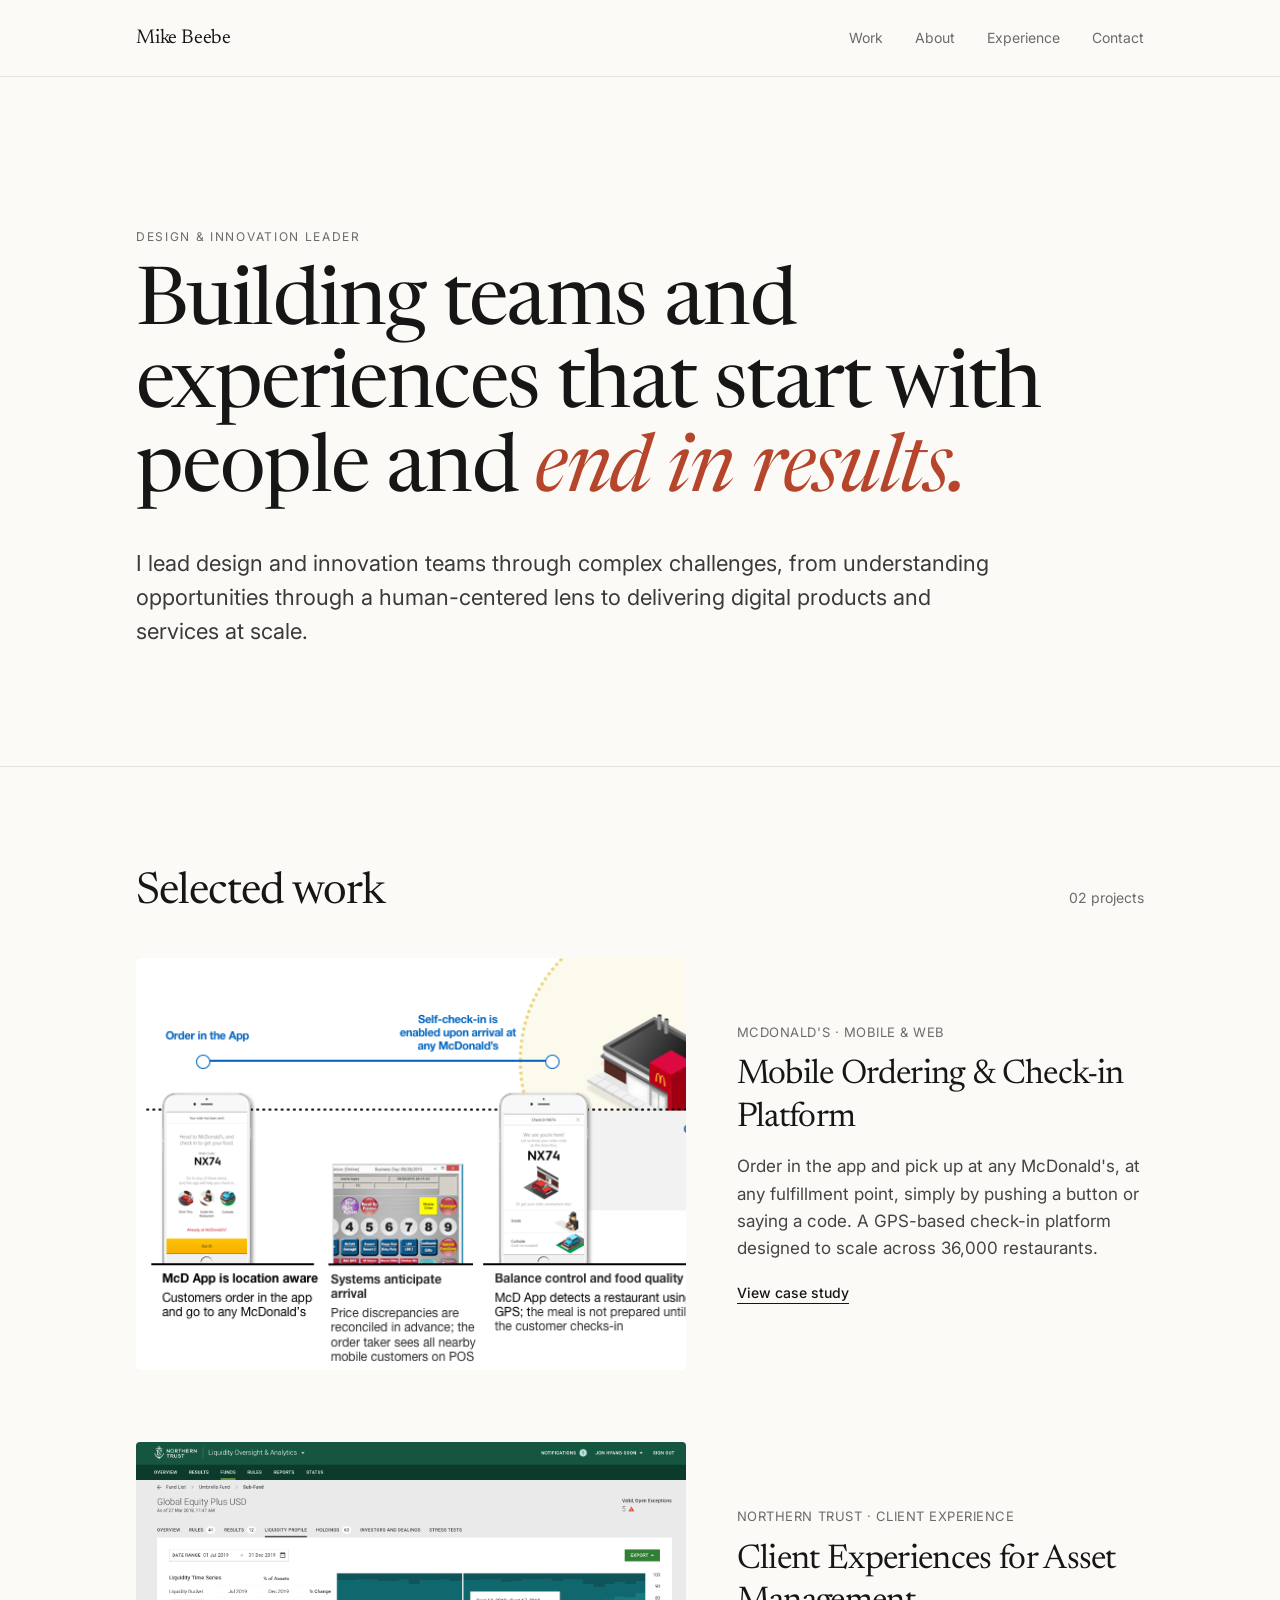
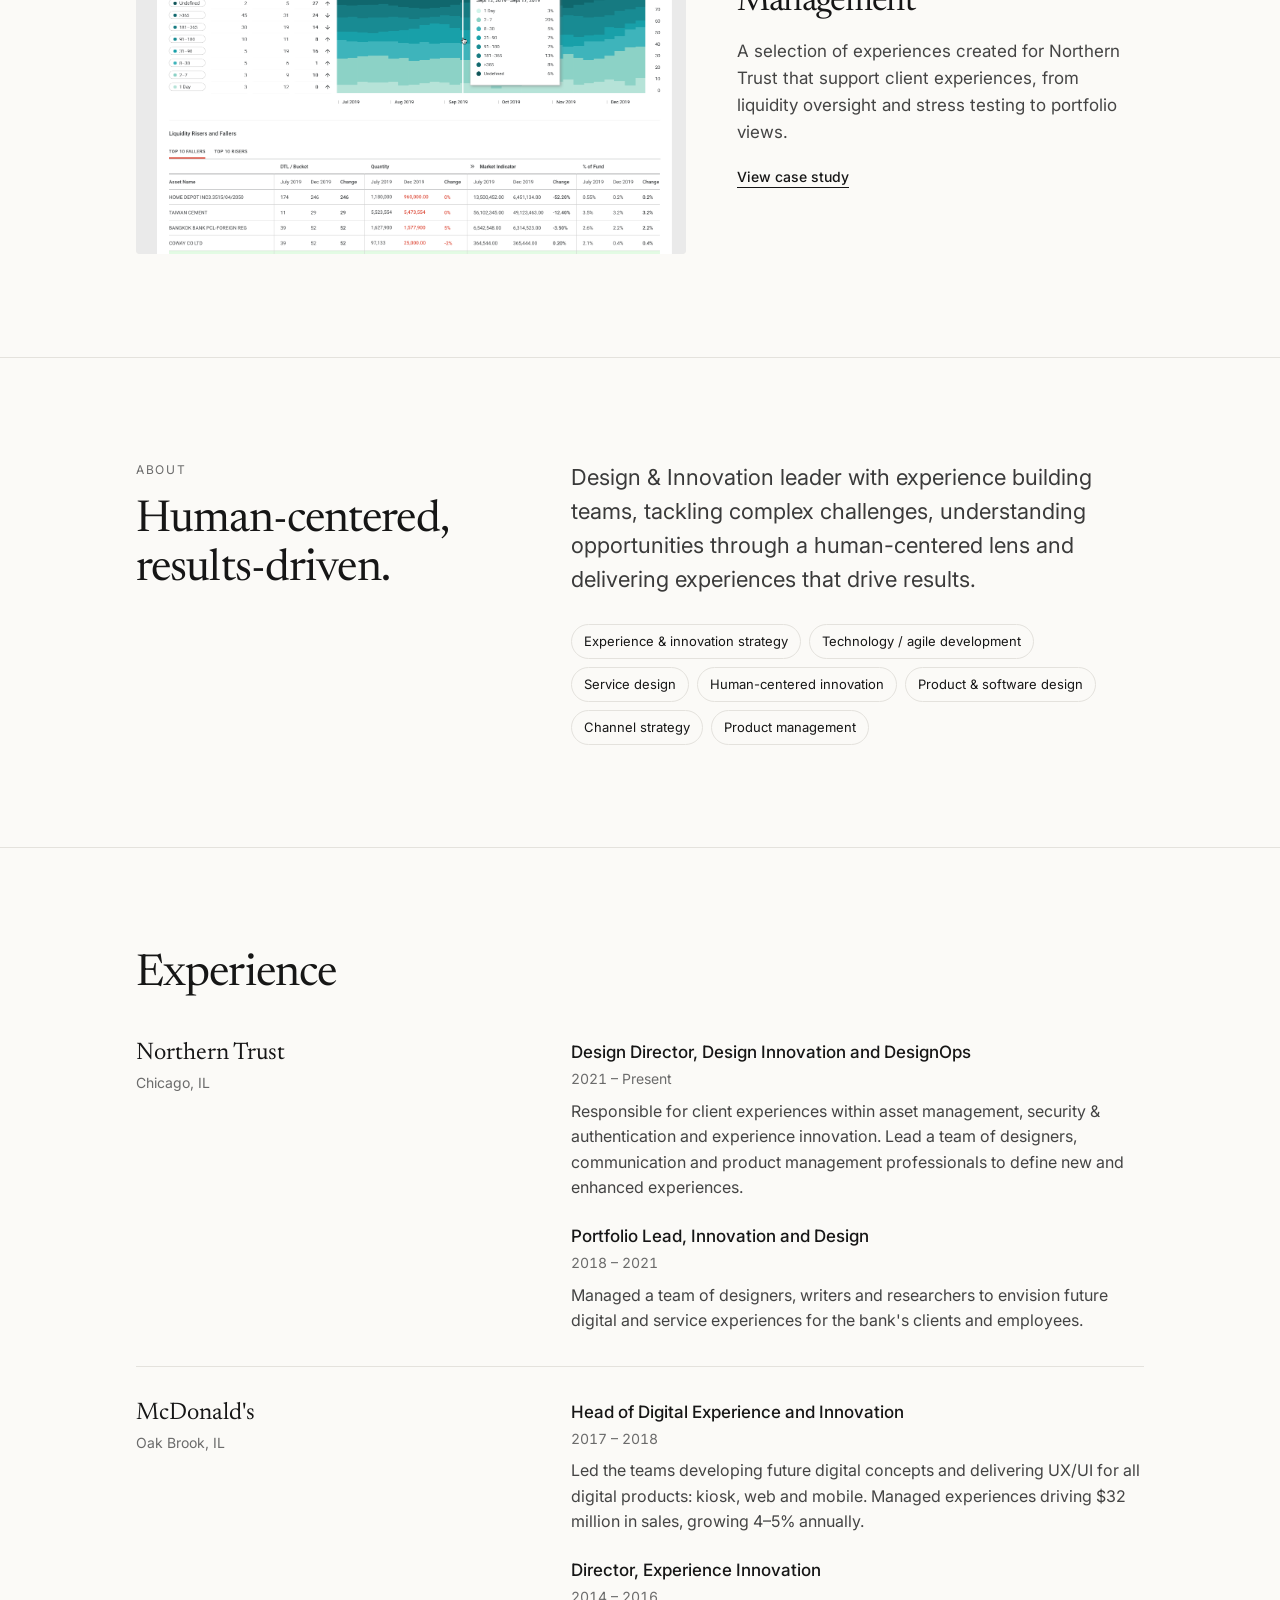
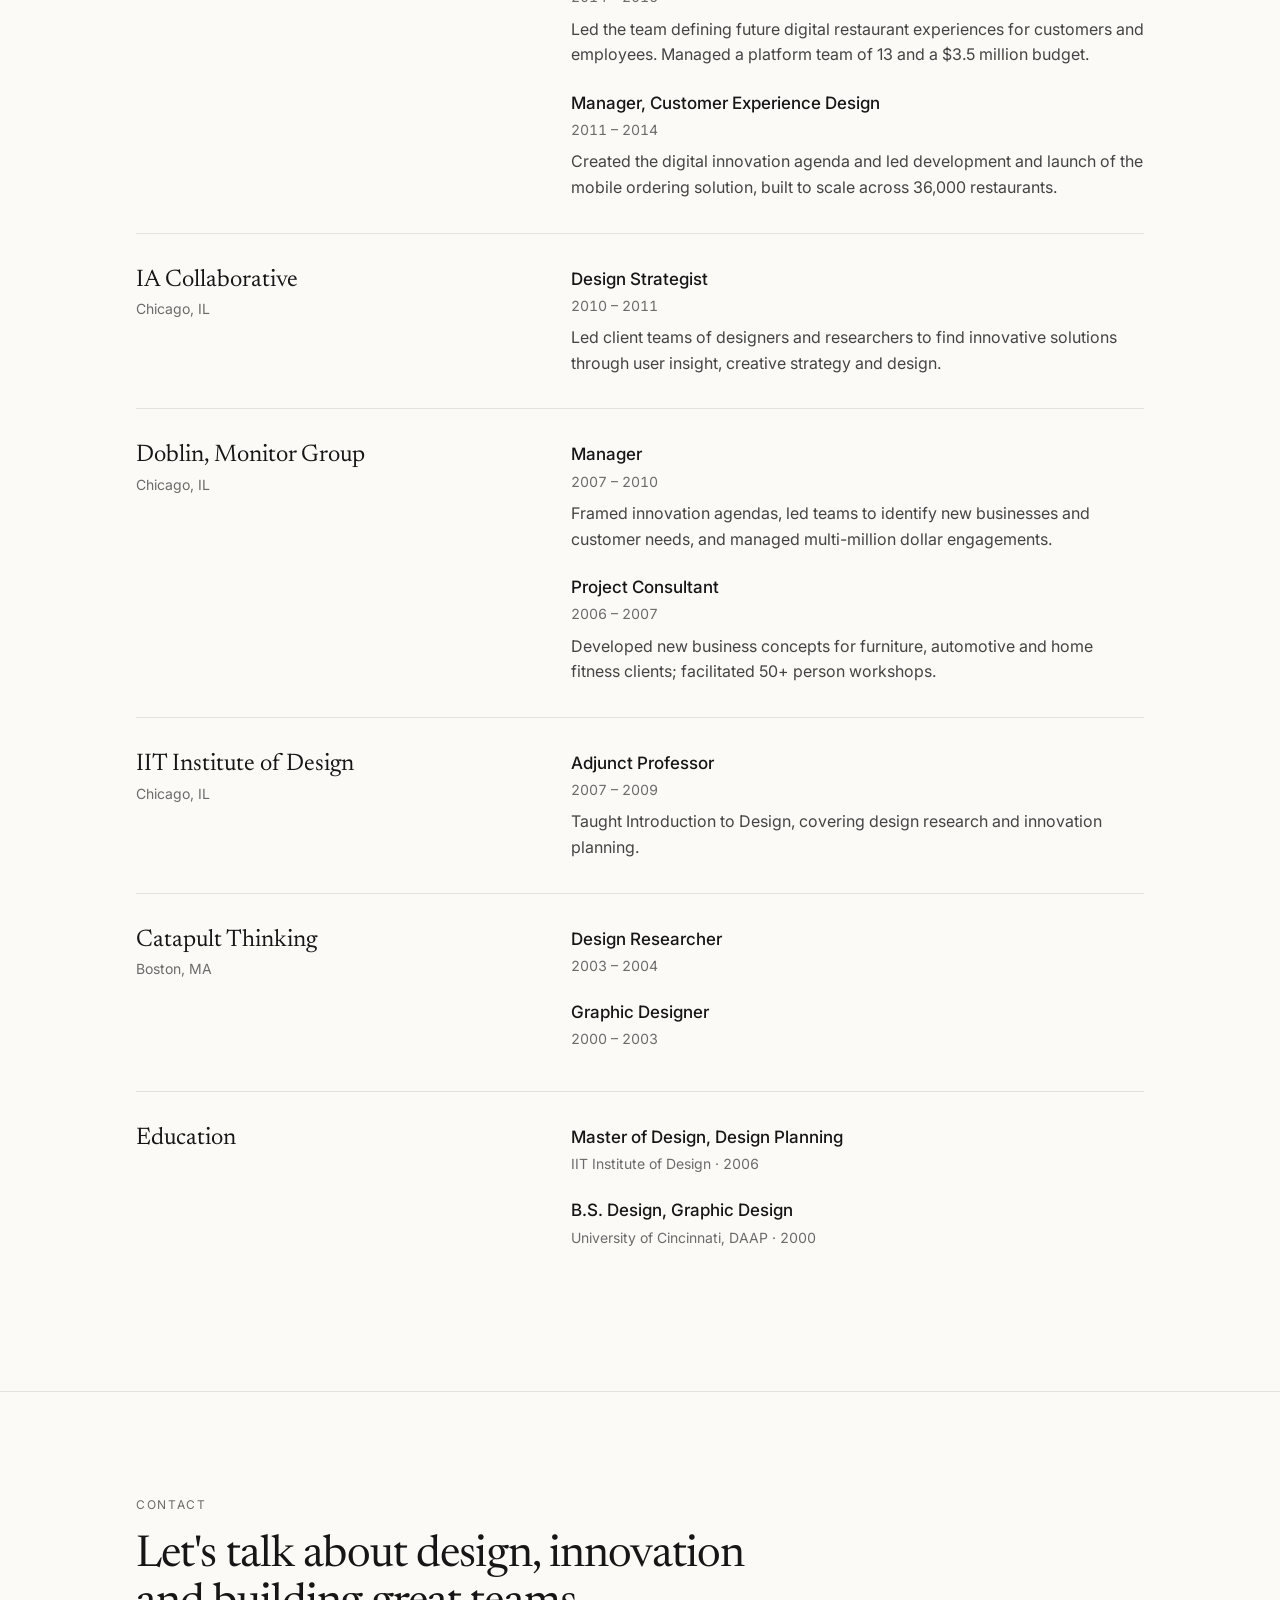
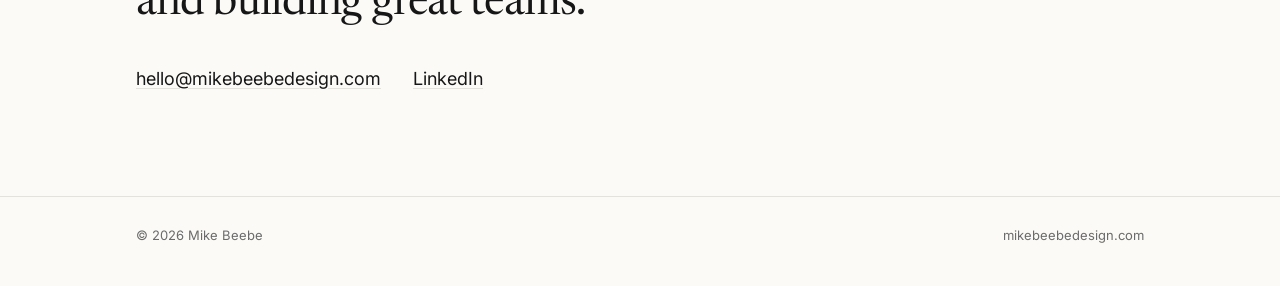
==== index.html @ 4942a3c6 "Add files via upload" ====
<!doctype html>
<html lang="en">
<head>
  <meta charset="utf-8">
  <meta name="viewport" content="width=device-width, initial-scale=1">
  <title>Mike Beebe — Design & Innovation</title>
  <meta name="description" content="Mike Beebe is a design and innovation leader who builds teams and delivers human-centered experiences that drive results.">
  <link rel="preconnect" href="https://fonts.googleapis.com">
  <link rel="preconnect" href="https://fonts.gstatic.com" crossorigin>
  <link href="https://fonts.googleapis.com/css2?family=Inter:wght@400;500&family=Newsreader:ital,opsz,wght@0,6..72,400;1,6..72,400&display=swap" rel="stylesheet">
  <link rel="stylesheet" href="styles.css">
</head>
<body>

  <header class="site-header">
    <div class="wrap">
      <a class="logo" href="index.html">Mike Beebe</a>
      <nav class="nav">
        <a href="#work">Work</a>
        <a href="#about">About</a>
        <a class="hide-sm" href="#experience">Experience</a>
        <a href="#contact">Contact</a>
      </nav>
    </div>
  </header>

  <main>
    <!-- ===== Hero ===== -->
    <section class="hero">
      <div class="wrap">
        <p class="eyebrow">Design &amp; Innovation Leader</p>
        <h1>Building teams and experiences that start with people and <em>end in results.</em></h1>
        <p class="lede">I lead design and innovation teams through complex challenges, from understanding opportunities through a human-centered lens to delivering digital products and services at scale.</p>
      </div>
    </section>

    <!-- ===== Selected work ===== -->
    <section class="section" id="work">
      <div class="wrap">
        <div class="section-head">
          <h2>Selected work</h2>
          <span class="count">02 projects</span>
        </div>

        <div class="work">
          <a class="project" href="mcdonalds-mobile-ordering.html">
            <div class="thumb"><img src="images/mcd-checkin-journey.png" alt="Journey diagram of McDonald's mobile ordering and GPS check-in"></div>
            <div>
              <p class="meta">MCDONALD'S · MOBILE &amp; WEB</p>
              <h3>Mobile Ordering &amp; Check-in Platform</h3>
              <p>Order in the app and pick up at any McDonald's, at any fulfillment point, simply by pushing a button or saying a code. A GPS-based check-in platform designed to scale across 36,000 restaurants.</p>
              <span class="more">View case study</span>
            </div>
          </a>

          <a class="project" href="northern-trust.html">
            <div class="thumb"><img src="images/nt-liquidity-profile.png" alt="Northern Trust Liquidity Oversight and Analytics dashboard"></div>
            <div>
              <p class="meta">NORTHERN TRUST · CLIENT EXPERIENCE</p>
              <h3>Client Experiences for Asset Management</h3>
              <p>A selection of experiences created for Northern Trust that support client experiences, from liquidity oversight and stress testing to portfolio views.</p>
              <span class="more">View case study</span>
            </div>
          </a>
        </div>
      </div>
    </section>

    <!-- ===== About ===== -->
    <section class="section" id="about">
      <div class="wrap about">
        <div>
          <p class="eyebrow">About</p>
          <h2>Human-centered, results-driven.</h2>
        </div>
        <div>
          <p class="lede">Design &amp; Innovation leader with experience building teams, tackling complex challenges, understanding opportunities through a human-centered lens and delivering experiences that drive results.</p>
          <ul class="tags">
            <li>Experience &amp; innovation strategy</li>
            <li>Technology / agile development</li>
            <li>Service design</li>
            <li>Human-centered innovation</li>
            <li>Product &amp; software design</li>
            <li>Channel strategy</li>
            <li>Product management</li>
          </ul>
        </div>
      </div>
    </section>

    <!-- ===== Experience ===== -->
    <section class="section" id="experience">
      <div class="wrap">
        <div class="section-head"><h2>Experience</h2></div>
        <ol class="timeline">
          <li>
            <div><div class="org">Northern Trust</div><div class="place">Chicago, IL</div></div>
            <div>
              <div class="role">
                <div class="role-title">Design Director, Design Innovation and DesignOps</div>
                <div class="dates">2021 – Present</div>
                <p>Responsible for client experiences within asset management, security &amp; authentication and experience innovation. Lead a team of designers, communication and product management professionals to define new and enhanced experiences.</p>
              </div>
              <div class="role">
                <div class="role-title">Portfolio Lead, Innovation and Design</div>
                <div class="dates">2018 – 2021</div>
                <p>Managed a team of designers, writers and researchers to envision future digital and service experiences for the bank's clients and employees.</p>
              </div>
            </div>
          </li>
          <li>
            <div><div class="org">McDonald's</div><div class="place">Oak Brook, IL</div></div>
            <div>
              <div class="role">
                <div class="role-title">Head of Digital Experience and Innovation</div>
                <div class="dates">2017 – 2018</div>
                <p>Led the teams developing future digital concepts and delivering UX/UI for all digital products: kiosk, web and mobile. Managed experiences driving $32 million in sales, growing 4–5% annually.</p>
              </div>
              <div class="role">
                <div class="role-title">Director, Experience Innovation</div>
                <div class="dates">2014 – 2016</div>
                <p>Led the team defining future digital restaurant experiences for customers and employees. Managed a platform team of 13 and a $3.5 million budget.</p>
              </div>
              <div class="role">
                <div class="role-title">Manager, Customer Experience Design</div>
                <div class="dates">2011 – 2014</div>
                <p>Created the digital innovation agenda and led development and launch of the mobile ordering solution, built to scale across 36,000 restaurants.</p>
              </div>
            </div>
          </li>
          <li>
            <div><div class="org">IA Collaborative</div><div class="place">Chicago, IL</div></div>
            <div>
              <div class="role">
                <div class="role-title">Design Strategist</div>
                <div class="dates">2010 – 2011</div>
                <p>Led client teams of designers and researchers to find innovative solutions through user insight, creative strategy and design.</p>
              </div>
            </div>
          </li>
          <li>
            <div><div class="org">Doblin, Monitor Group</div><div class="place">Chicago, IL</div></div>
            <div>
              <div class="role">
                <div class="role-title">Manager</div>
                <div class="dates">2007 – 2010</div>
                <p>Framed innovation agendas, led teams to identify new businesses and customer needs, and managed multi-million dollar engagements.</p>
              </div>
              <div class="role">
                <div class="role-title">Project Consultant</div>
                <div class="dates">2006 – 2007</div>
                <p>Developed new business concepts for furniture, automotive and home fitness clients; facilitated 50+ person workshops.</p>
              </div>
            </div>
          </li>
          <li>
            <div><div class="org">IIT Institute of Design</div><div class="place">Chicago, IL</div></div>
            <div>
              <div class="role">
                <div class="role-title">Adjunct Professor</div>
                <div class="dates">2007 – 2009</div>
                <p>Taught Introduction to Design, covering design research and innovation planning.</p>
              </div>
            </div>
          </li>
          <li>
            <div><div class="org">Catapult Thinking</div><div class="place">Boston, MA</div></div>
            <div>
              <div class="role">
                <div class="role-title">Design Researcher</div>
                <div class="dates">2003 – 2004</div>
              </div>
              <div class="role">
                <div class="role-title">Graphic Designer</div>
                <div class="dates">2000 – 2003</div>
              </div>
            </div>
          </li>
          <li>
            <div><div class="org">Education</div></div>
            <div>
              <div class="role">
                <div class="role-title">Master of Design, Design Planning</div>
                <div class="dates">IIT Institute of Design · 2006</div>
              </div>
              <div class="role">
                <div class="role-title">B.S. Design, Graphic Design</div>
                <div class="dates">University of Cincinnati, DAAP · 2000</div>
              </div>
            </div>
          </li>
        </ol>
      </div>
    </section>

    <!-- ===== Contact ===== -->
    <section class="section contact" id="contact">
      <div class="wrap">
        <p class="eyebrow">Contact</p>
        <h2>Let's talk about design, innovation and building great teams.</h2>
        <div class="contact-links">
          <!-- TODO: replace with your real email and LinkedIn URL -->
          <a href="mailto:hello@mikebeebedesign.com">hello@mikebeebedesign.com</a>
          <a href="https://www.linkedin.com/in/your-profile">LinkedIn</a>
        </div>
      </div>
    </section>
  </main>

  <footer class="site-footer">
    <div class="wrap">
      <span>© 2026 Mike Beebe</span>
      <span>mikebeebedesign.com</span>
    </div>
  </footer>

</body>
</html>
---- styles.css ----
/* ==========================================================
   Mike Beebe Design — styles
   Edit the variables below to change colors and fonts site-wide.
   ========================================================== */

:root {
  --ink: #161616;          /* main text */
  --muted: #6b6b6b;        /* secondary text */
  --line: #e4e2dd;         /* hairlines and borders */
  --paper: #fbfaf7;        /* page background */
  --panel: #f2f0ea;        /* image backgrounds */
  --accent: #b5452b;       /* links and small highlights */

  --serif: "Newsreader", Georgia, "Times New Roman", serif;
  --sans: "Inter", -apple-system, "Segoe UI", Helvetica, Arial, sans-serif;

  --max: 1120px;
  --gutter: clamp(20px, 5vw, 56px);
}

* { box-sizing: border-box; }

html { -webkit-text-size-adjust: 100%; scroll-behavior: smooth; }

body {
  margin: 0;
  background: var(--paper);
  color: var(--ink);
  font-family: var(--sans);
  font-size: 17px;
  line-height: 1.6;
  -webkit-font-smoothing: antialiased;
}

img { max-width: 100%; height: auto; display: block; }

a { color: inherit; text-decoration-color: var(--line); text-underline-offset: 3px; }
a:hover { color: var(--accent); text-decoration-color: currentColor; }

.wrap { max-width: var(--max); margin: 0 auto; padding: 0 var(--gutter); }

/* ---------- Header ---------- */
.site-header {
  border-bottom: 1px solid var(--line);
}
.site-header .wrap {
  display: flex; justify-content: space-between; align-items: center;
  gap: 16px; padding-top: 22px; padding-bottom: 22px;
}
.logo {
  font-family: var(--serif); font-size: 20px; text-decoration: none; letter-spacing: -0.01em;
}
.nav { display: flex; gap: clamp(14px, 3vw, 32px); font-size: 14px; }
.nav a { text-decoration: none; color: var(--muted); }
.nav a:hover { color: var(--ink); }

/* ---------- Type ---------- */
.eyebrow {
  font-size: 12px; letter-spacing: 0.14em; text-transform: uppercase;
  color: var(--muted); margin: 0 0 18px;
}
h1, h2, h3 { font-family: var(--serif); font-weight: 400; letter-spacing: -0.02em; margin: 0; }
h1 { font-size: clamp(40px, 6.4vw, 80px); line-height: 1.04; }
h2 { font-size: clamp(30px, 3.6vw, 44px); line-height: 1.1; }
h3 { font-size: 24px; line-height: 1.25; }
p { margin: 0 0 1em; }
.lede { font-size: clamp(19px, 1.8vw, 22px); line-height: 1.55; color: #3a3a3a; max-width: 40em; }

/* ---------- Hero ---------- */
.hero { padding: clamp(72px, 12vw, 150px) 0 clamp(56px, 8vw, 96px); }
.hero h1 { max-width: 15em; }
.hero h1 em { font-style: italic; color: var(--accent); }
.hero .lede { margin-top: 32px; }

/* ---------- Sections ---------- */
.section { padding: clamp(56px, 8vw, 104px) 0; border-top: 1px solid var(--line); }
.section-head {
  display: flex; justify-content: space-between; align-items: baseline;
  gap: 16px; margin-bottom: 40px; flex-wrap: wrap;
}
.section-head .count { font-size: 14px; color: var(--muted); }

/* ---------- Work grid ---------- */
.work { display: grid; gap: clamp(48px, 6vw, 72px); }
.project {
  display: grid; grid-template-columns: 1.35fr 1fr; gap: clamp(24px, 4vw, 56px);
  align-items: center; text-decoration: none;
}
.project:hover { color: inherit; }
.project .thumb {
  background: var(--panel); border-radius: 4px; overflow: hidden;
  aspect-ratio: 4 / 3; display: flex; align-items: center; justify-content: center;
}
.project .thumb img {
  width: 100%; height: 100%; object-fit: cover; object-position: top left;
  transition: transform .6s ease;
}
.project:hover .thumb img { transform: scale(1.025); }
.project .meta { font-size: 13px; color: var(--muted); letter-spacing: 0.04em; margin-bottom: 12px; }
.project h3 { font-size: clamp(26px, 2.8vw, 34px); margin-bottom: 14px; }
.project p { color: #444; }
.more { font-size: 14px; font-weight: 500; border-bottom: 1px solid currentColor; padding-bottom: 2px; }
.project:hover .more { color: var(--accent); }

/* ---------- About ---------- */
.about { display: grid; grid-template-columns: 1fr 1.6fr; gap: clamp(32px, 6vw, 88px); }
.tags { list-style: none; padding: 0; margin: 28px 0 0; display: flex; flex-wrap: wrap; gap: 8px; }
.tags li { font-size: 13px; border: 1px solid var(--line); padding: 6px 12px; border-radius: 999px; }

/* ---------- Experience ---------- */
.timeline { list-style: none; padding: 0; margin: 0; }
.timeline > li {
  display: grid; grid-template-columns: 1fr 1.6fr; gap: clamp(16px, 6vw, 88px);
  padding: 32px 0; border-top: 1px solid var(--line);
}
.timeline > li:first-child { border-top: 0; padding-top: 0; }
.org { font-family: var(--serif); font-size: 24px; line-height: 1.2; }
.place { font-size: 14px; color: var(--muted); margin-top: 4px; }
.role + .role { margin-top: 22px; }
.role-title { font-weight: 500; }
.dates { font-size: 14px; color: var(--muted); margin: 2px 0 8px; font-variant-numeric: tabular-nums; }
.role p { color: #444; font-size: 16px; margin: 0; }

/* ---------- Contact ---------- */
.contact h2 { max-width: 14em; }
.contact-links { display: flex; flex-wrap: wrap; gap: 14px 32px; margin-top: 36px; font-size: 18px; }

/* ---------- Footer ---------- */
.site-footer { border-top: 1px solid var(--line); padding: 28px 0 40px; font-size: 13px; color: var(--muted); }
.site-footer .wrap { display: flex; justify-content: space-between; gap: 16px; flex-wrap: wrap; }

/* ---------- Case study pages ---------- */
.case-hero { padding: clamp(56px, 9vw, 112px) 0 clamp(40px, 6vw, 64px); }
.back { font-size: 14px; color: var(--muted); text-decoration: none; display: inline-block; margin-bottom: 40px; }
.facts {
  display: grid; grid-template-columns: repeat(3, 1fr); gap: 24px;
  margin-top: 48px; padding-top: 24px; border-top: 1px solid var(--line);
}
.facts dt { font-size: 12px; letter-spacing: 0.12em; text-transform: uppercase; color: var(--muted); }
.facts dd { margin: 6px 0 0; }
.figure { margin: 0 0 clamp(48px, 7vw, 88px); }
.figure .frame { background: var(--panel); border-radius: 4px; padding: clamp(16px, 4vw, 48px); }
.figure .frame img { margin: 0 auto; box-shadow: 0 1px 2px rgba(0,0,0,.06), 0 12px 32px rgba(0,0,0,.08); }
.figure figcaption { font-size: 14px; color: var(--muted); margin-top: 14px; max-width: 46em; }
.text-block { display: grid; grid-template-columns: 1fr 1.6fr; gap: clamp(24px, 6vw, 88px); margin-bottom: clamp(48px, 7vw, 88px); }
.next { display: block; text-decoration: none; padding: 56px 0; border-top: 1px solid var(--line); }
.next h2 { margin-top: 8px; }
.next:hover h2 { color: var(--accent); }

/* ---------- Mobile ---------- */
@media (max-width: 760px) {
  body { font-size: 16px; }
  .nav a.hide-sm { display: none; }
  .project, .about, .timeline > li, .text-block { grid-template-columns: 1fr; }
  .facts { grid-template-columns: 1fr; gap: 16px; }
}
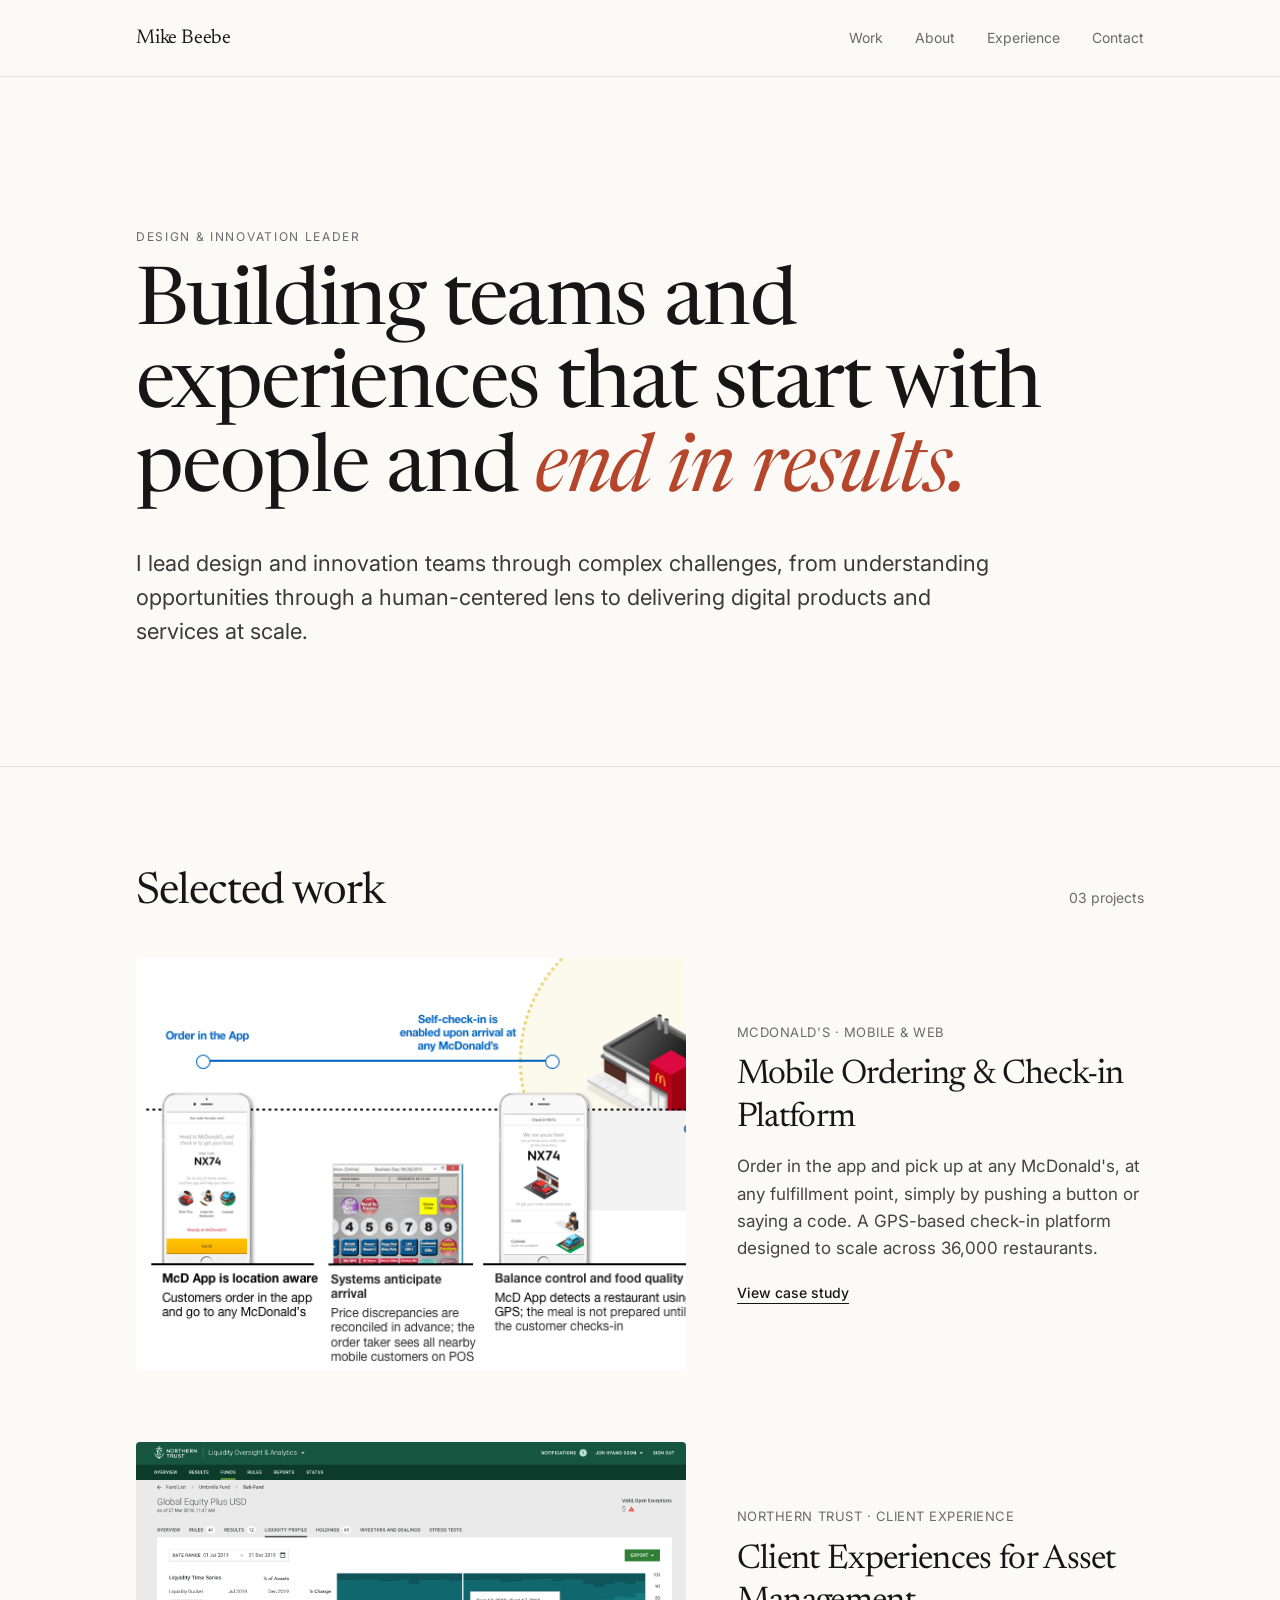
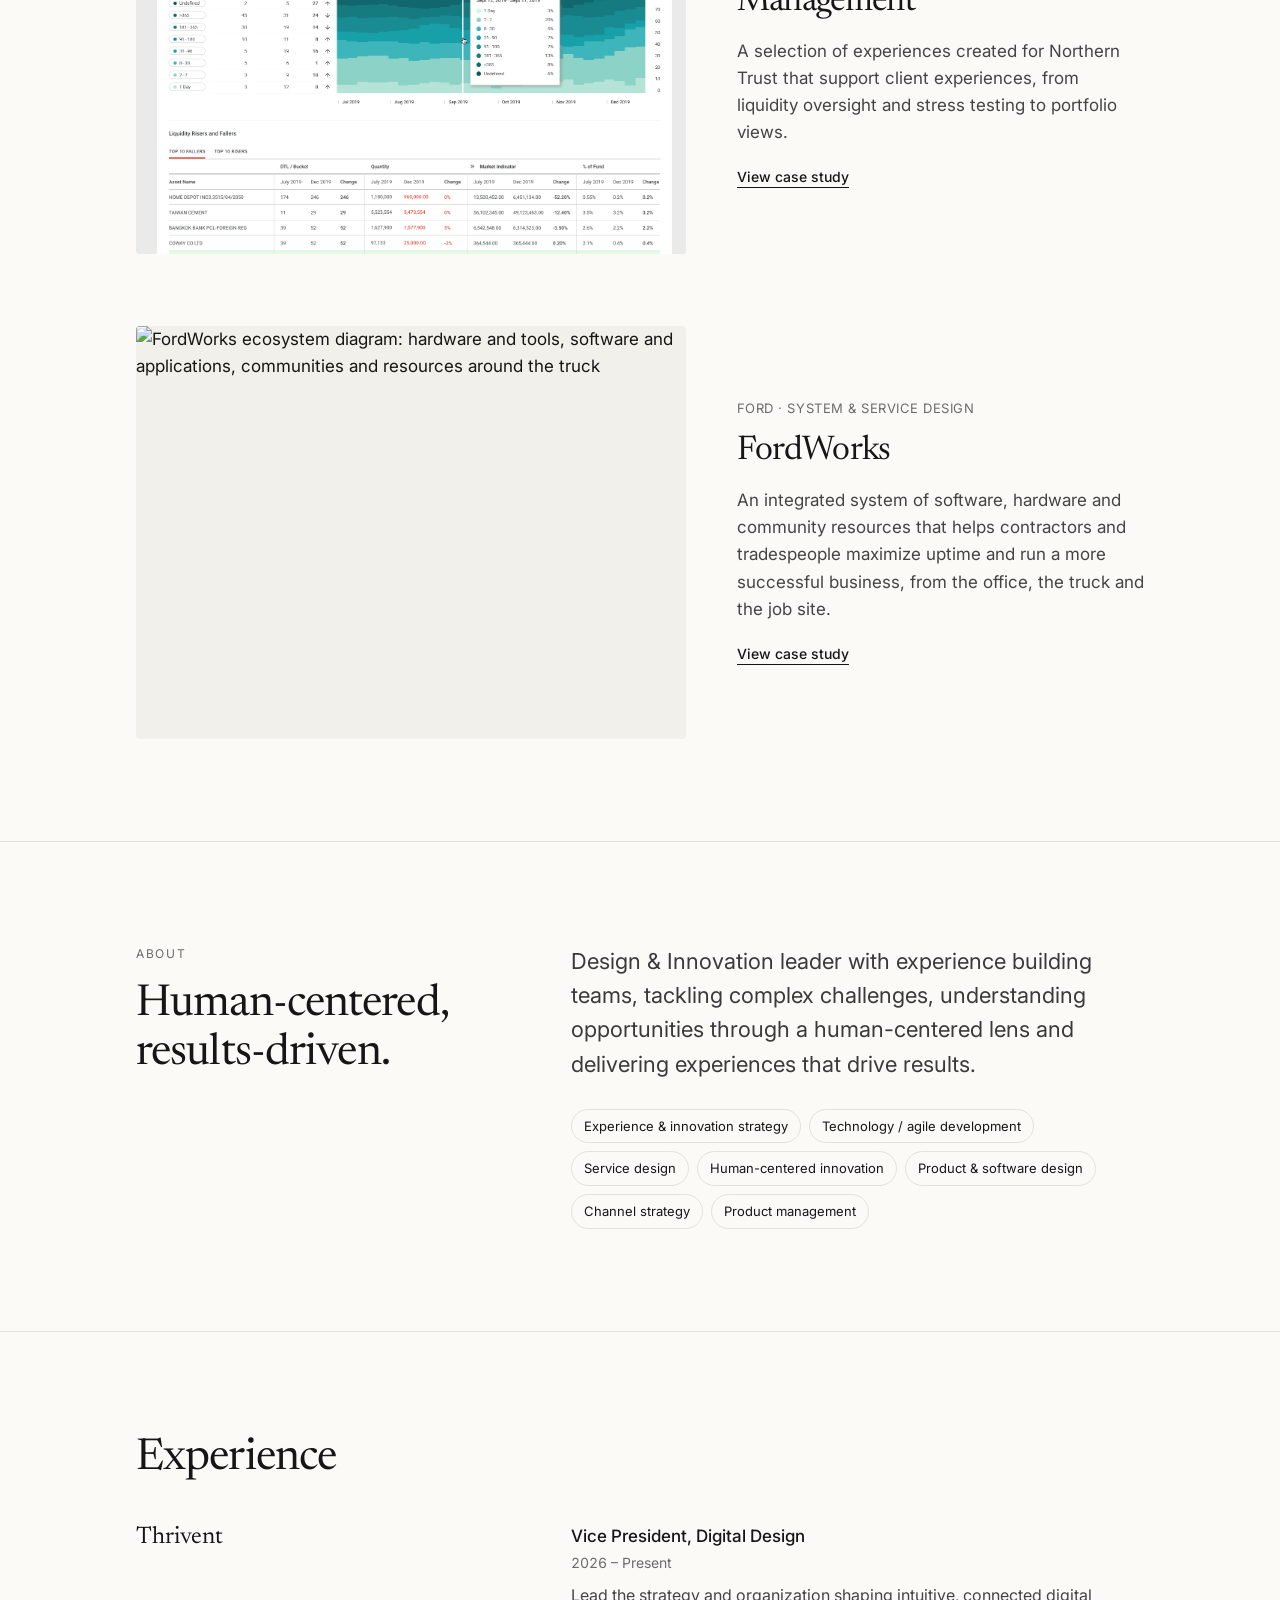
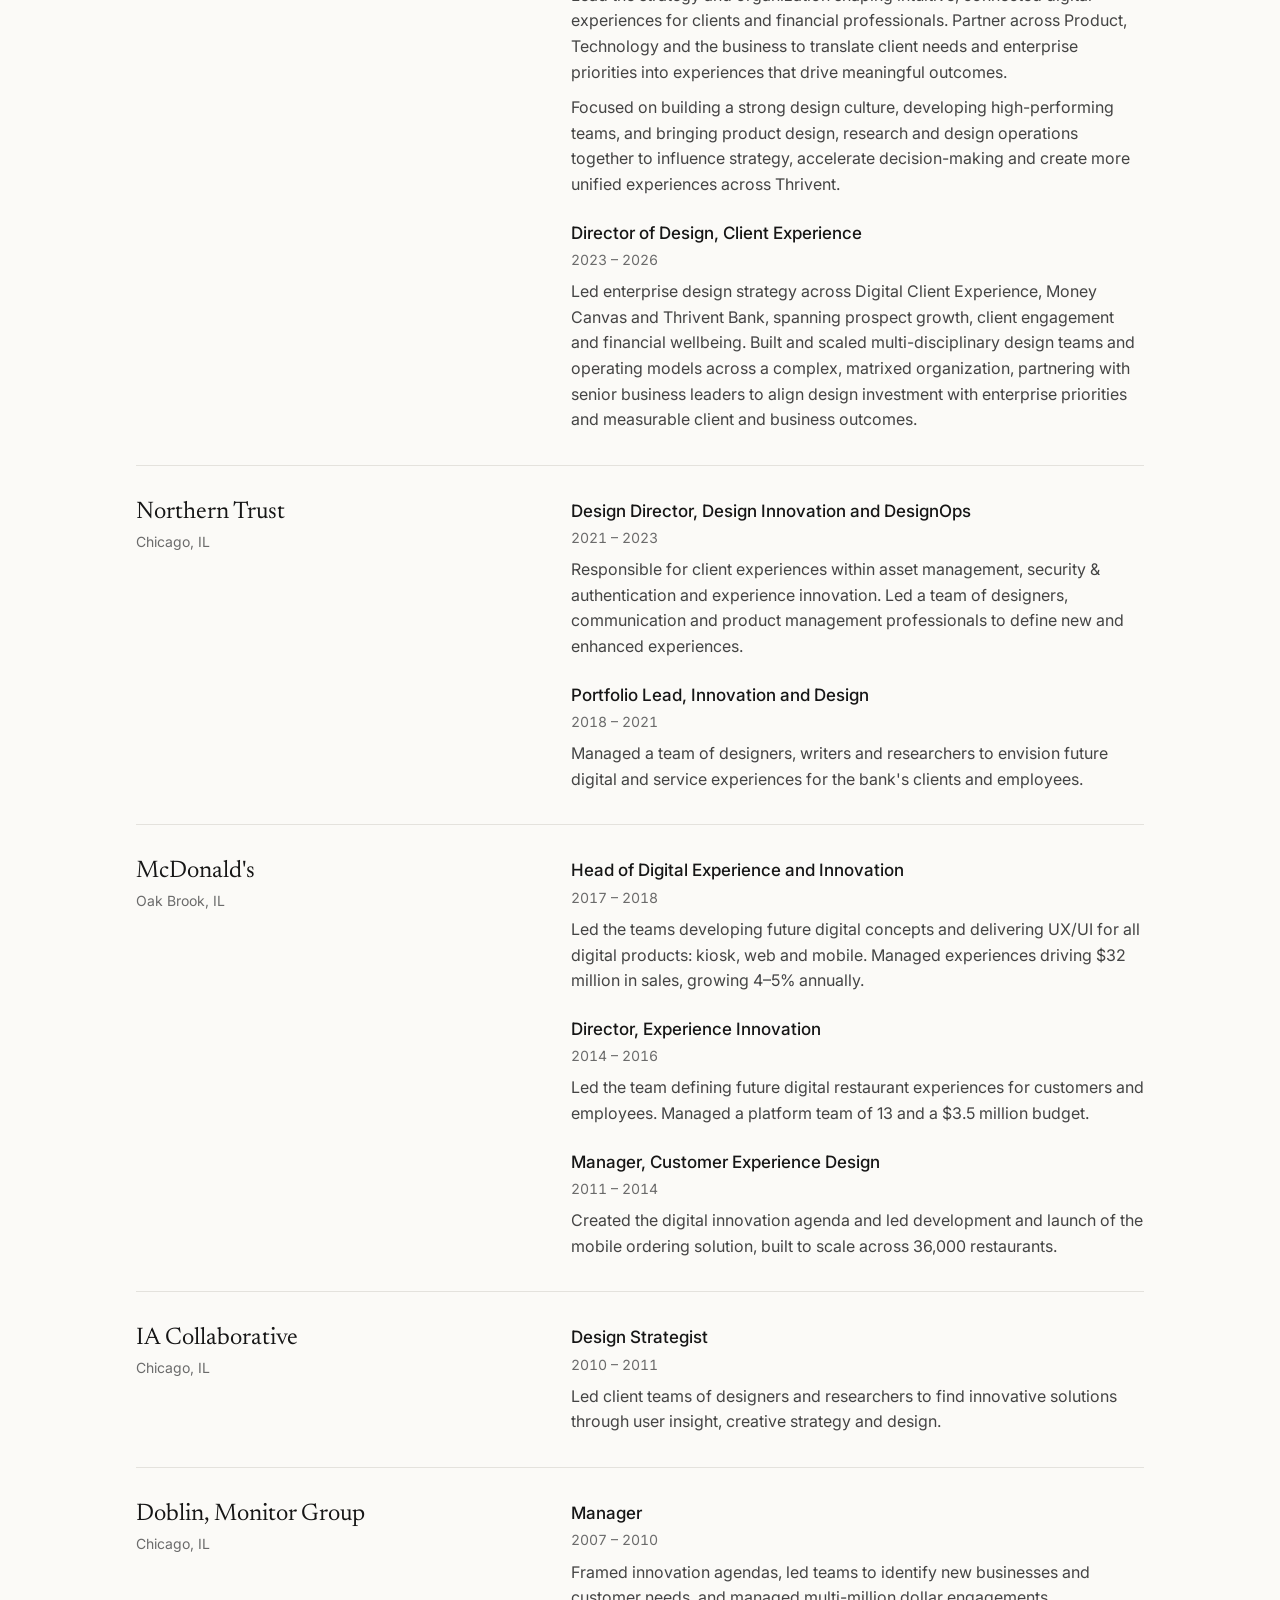
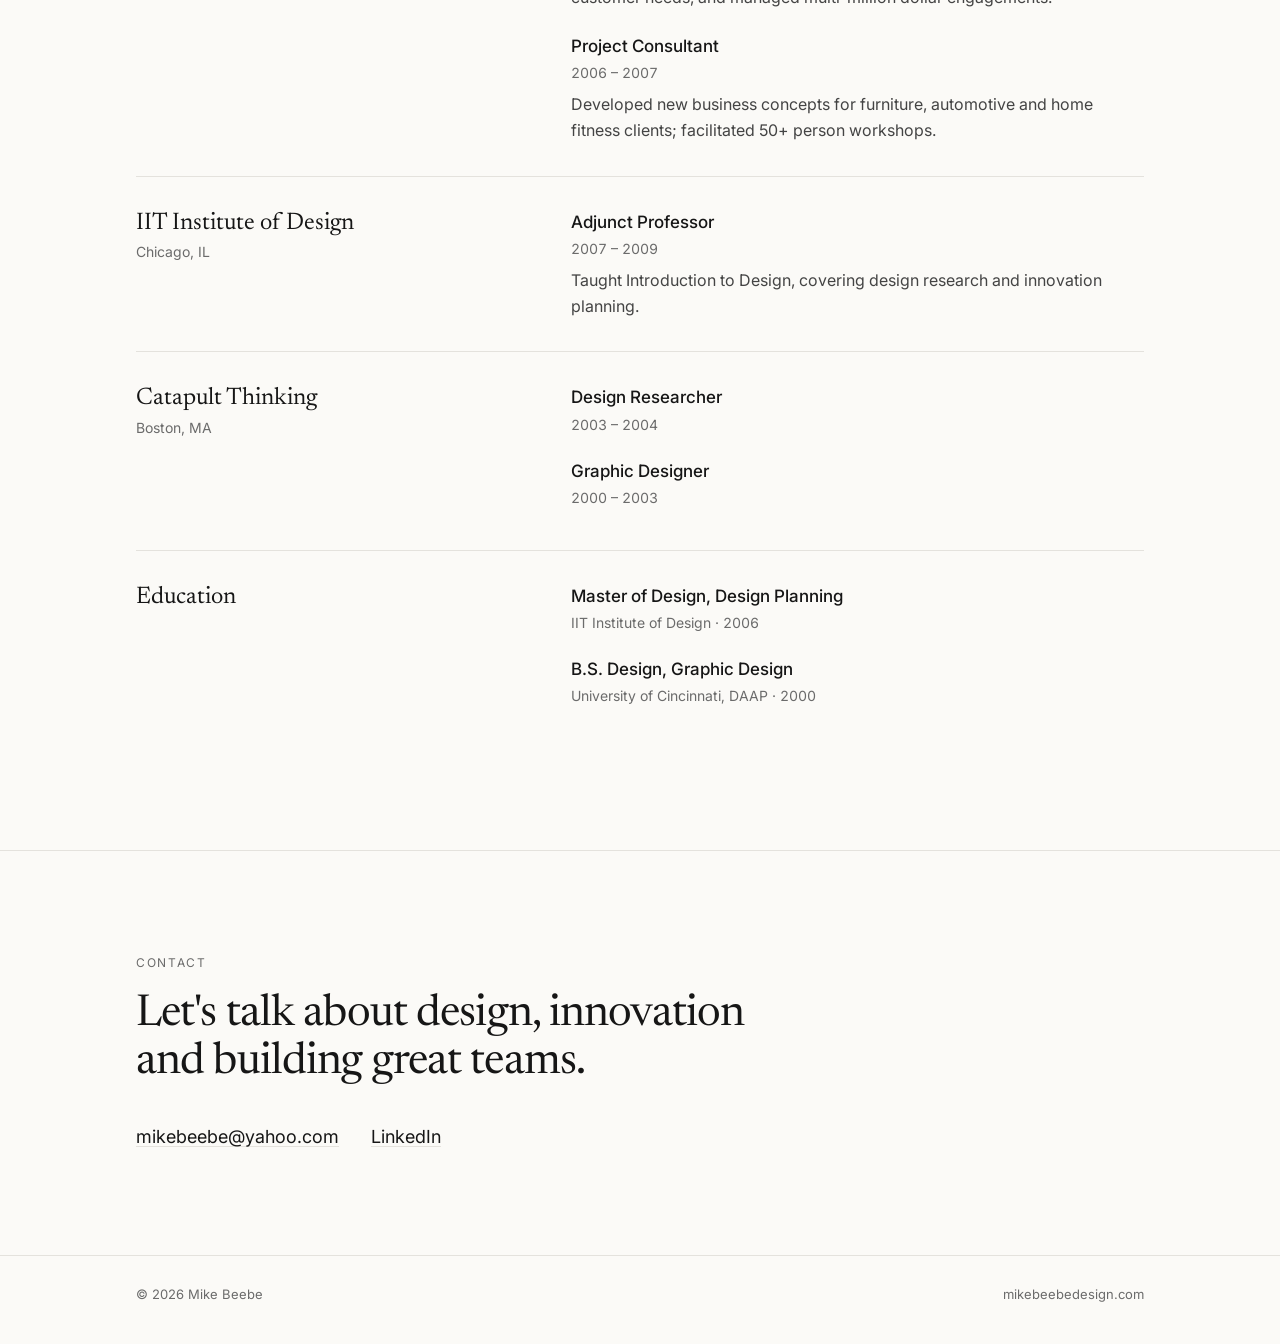
==== commit ebe998bb: "Add files via upload" ====
--- a/index.html
+++ b/index.html
@@ -39,7 +39,7 @@
       <div class="wrap">
         <div class="section-head">
           <h2>Selected work</h2>
-          <span class="count">02 projects</span>
+          <span class="count">03 projects</span>
         </div>
 
         <div class="work">
@@ -59,6 +59,16 @@
               <p class="meta">NORTHERN TRUST · CLIENT EXPERIENCE</p>
               <h3>Client Experiences for Asset Management</h3>
               <p>A selection of experiences created for Northern Trust that support client experiences, from liquidity oversight and stress testing to portfolio views.</p>
+              <span class="more">View case study</span>
+            </div>
+          </a>
+
+          <a class="project" href="fordworks.html">
+            <div class="thumb"><img src="images/fordworks-ecosystem.png" style="object-position:center" alt="FordWorks ecosystem diagram: hardware and tools, software and applications, communities and resources around the truck"></div>
+            <div>
+              <p class="meta">FORD · SYSTEM &amp; SERVICE DESIGN</p>
+              <h3>FordWorks</h3>
+              <p>An integrated system of software, hardware and community resources that helps contractors and tradespeople maximize uptime and run a more successful business, from the office, the truck and the job site.</p>
               <span class="more">View case study</span>
             </div>
           </a>
@@ -94,12 +104,29 @@
         <div class="section-head"><h2>Experience</h2></div>
         <ol class="timeline">
           <li>
+            <!-- TODO: add location under Thrivent if you want one, e.g. <div class="place">Minneapolis, MN</div> -->
+            <div><div class="org">Thrivent</div></div>
+            <div>
+              <div class="role">
+                <div class="role-title">Vice President, Digital Design</div>
+                <div class="dates">2026 – Present</div>
+                <p>Lead the strategy and organization shaping intuitive, connected digital experiences for clients and financial professionals. Partner across Product, Technology and the business to translate client needs and enterprise priorities into experiences that drive meaningful outcomes.</p>
+                <p style="margin-top:10px">Focused on building a strong design culture, developing high-performing teams, and bringing product design, research and design operations together to influence strategy, accelerate decision-making and create more unified experiences across Thrivent.</p>
+              </div>
+              <div class="role">
+                <div class="role-title">Director of Design, Client Experience</div>
+                <div class="dates">2023 – 2026</div>
+                <p>Led enterprise design strategy across Digital Client Experience, Money Canvas and Thrivent Bank, spanning prospect growth, client engagement and financial wellbeing. Built and scaled multi-disciplinary design teams and operating models across a complex, matrixed organization, partnering with senior business leaders to align design investment with enterprise priorities and measurable client and business outcomes.</p>
+              </div>
+            </div>
+          </li>
+          <li>
             <div><div class="org">Northern Trust</div><div class="place">Chicago, IL</div></div>
             <div>
               <div class="role">
                 <div class="role-title">Design Director, Design Innovation and DesignOps</div>
-                <div class="dates">2021 – Present</div>
-                <p>Responsible for client experiences within asset management, security &amp; authentication and experience innovation. Lead a team of designers, communication and product management professionals to define new and enhanced experiences.</p>
+                <div class="dates">2021 – 2023</div>
+                <p>Responsible for client experiences within asset management, security &amp; authentication and experience innovation. Led a team of designers, communication and product management professionals to define new and enhanced experiences.</p>
               </div>
               <div class="role">
                 <div class="role-title">Portfolio Lead, Innovation and Design</div>
@@ -199,9 +226,8 @@
         <p class="eyebrow">Contact</p>
         <h2>Let's talk about design, innovation and building great teams.</h2>
         <div class="contact-links">
-          <!-- TODO: replace with your real email and LinkedIn URL -->
-          <a href="mailto:hello@mikebeebedesign.com">hello@mikebeebedesign.com</a>
-          <a href="https://www.linkedin.com/in/your-profile">LinkedIn</a>
+          <a href="mailto:mikebeebe@yahoo.com">mikebeebe@yahoo.com</a>
+          <a href="https://www.linkedin.com/in/mike-beebe-48189a/" target="_blank" rel="noopener">LinkedIn</a>
         </div>
       </div>
     </section>
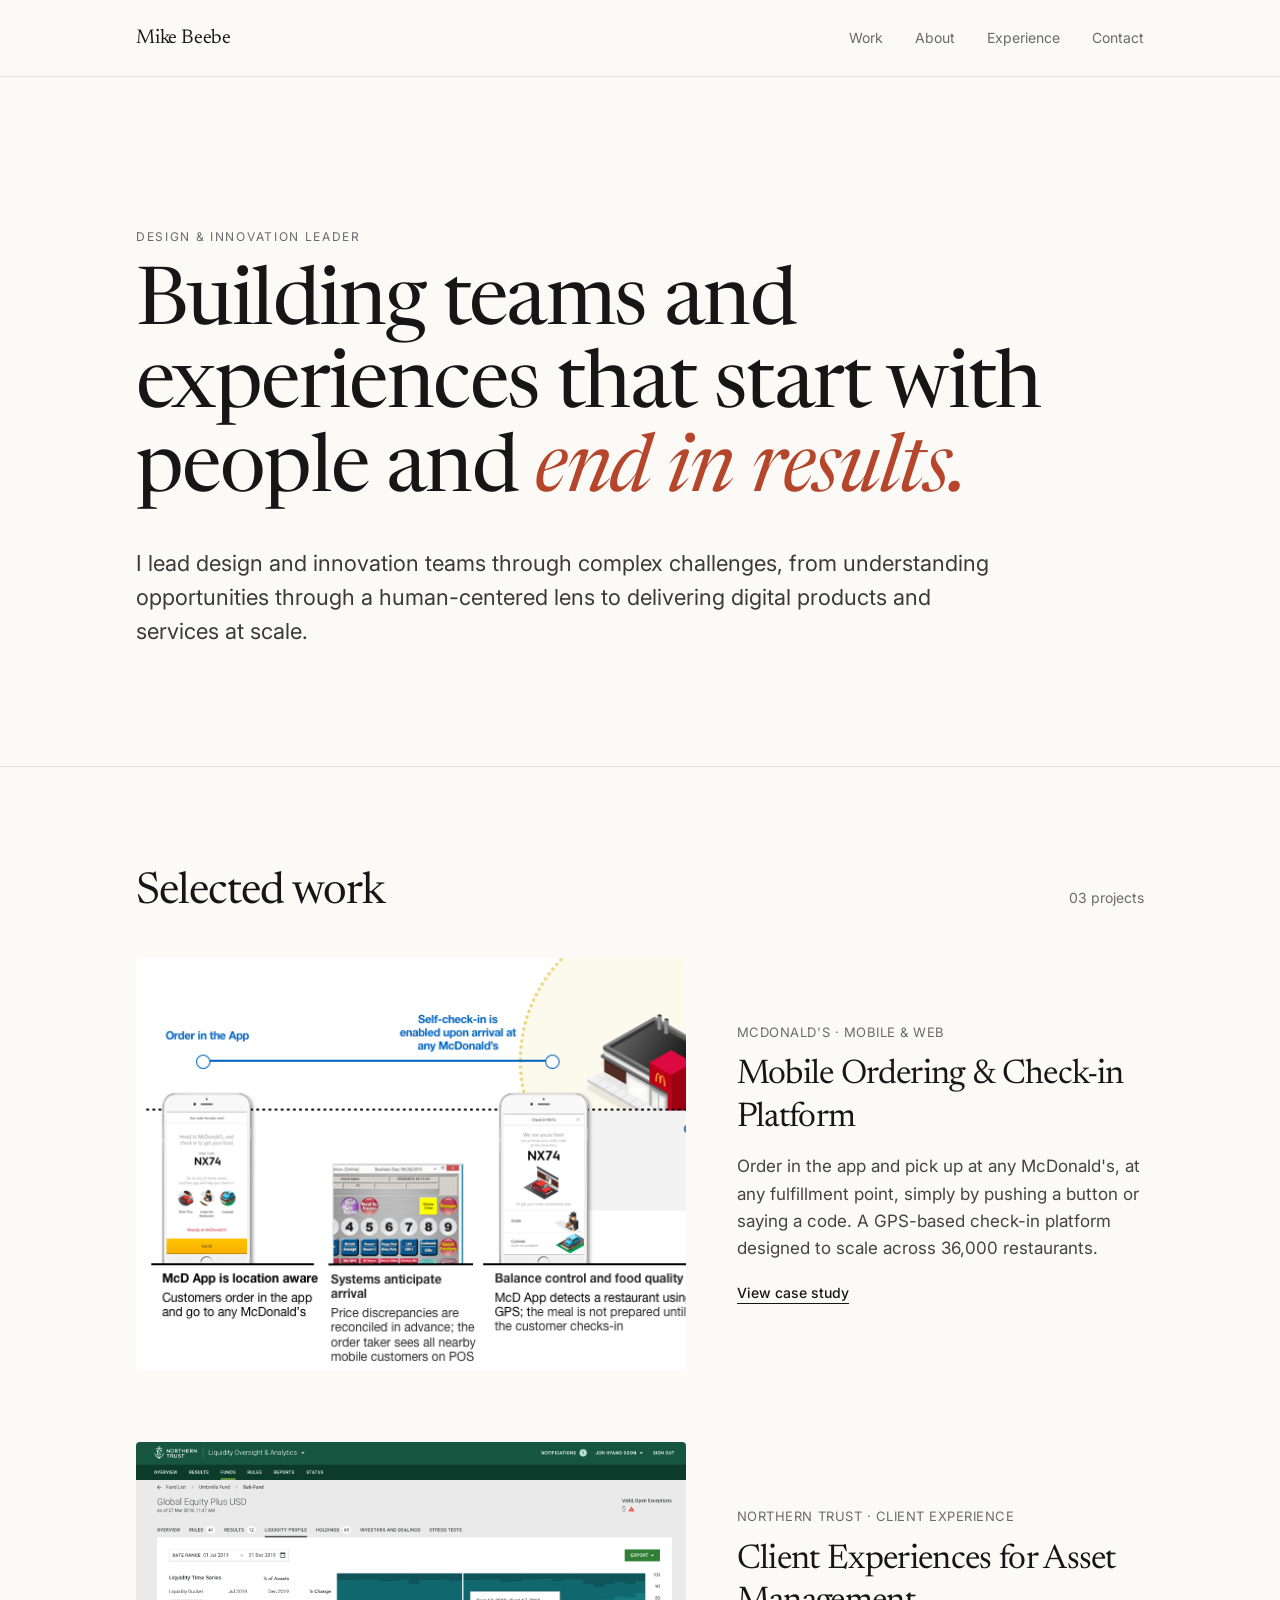
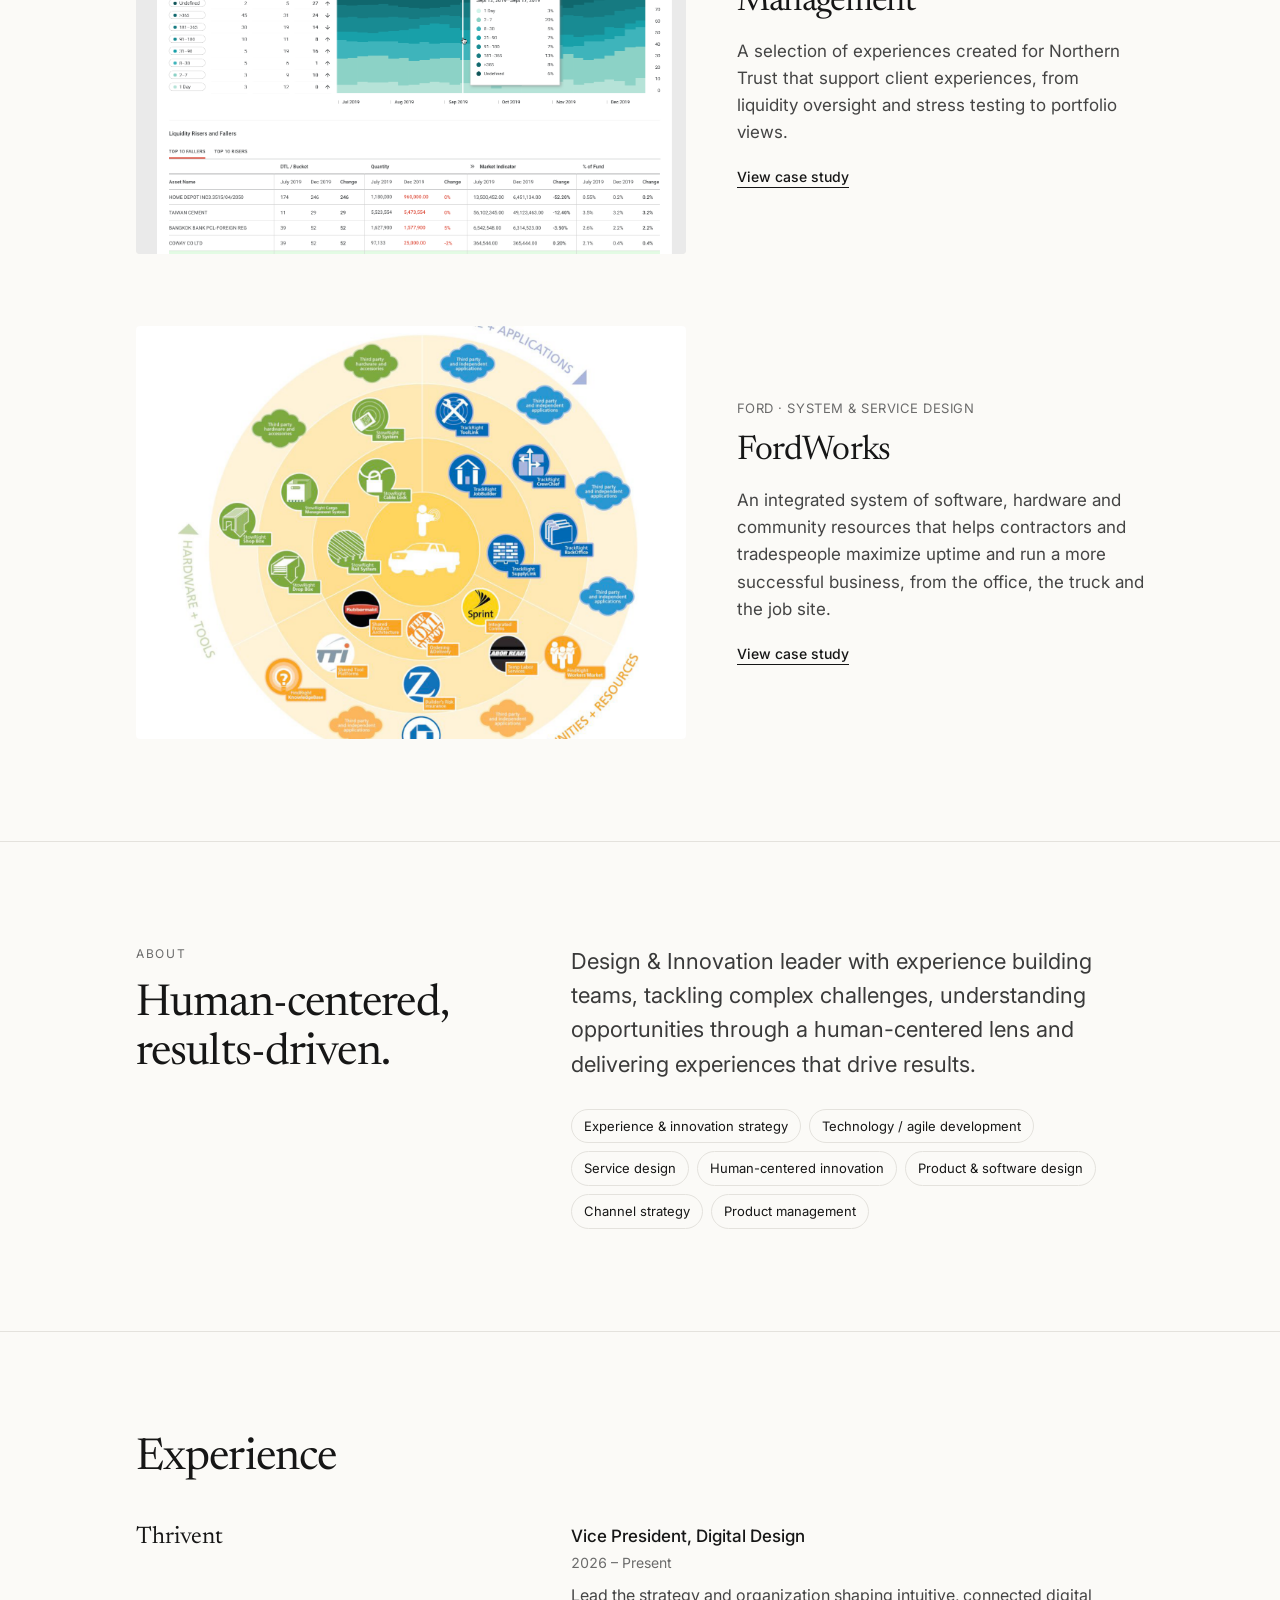
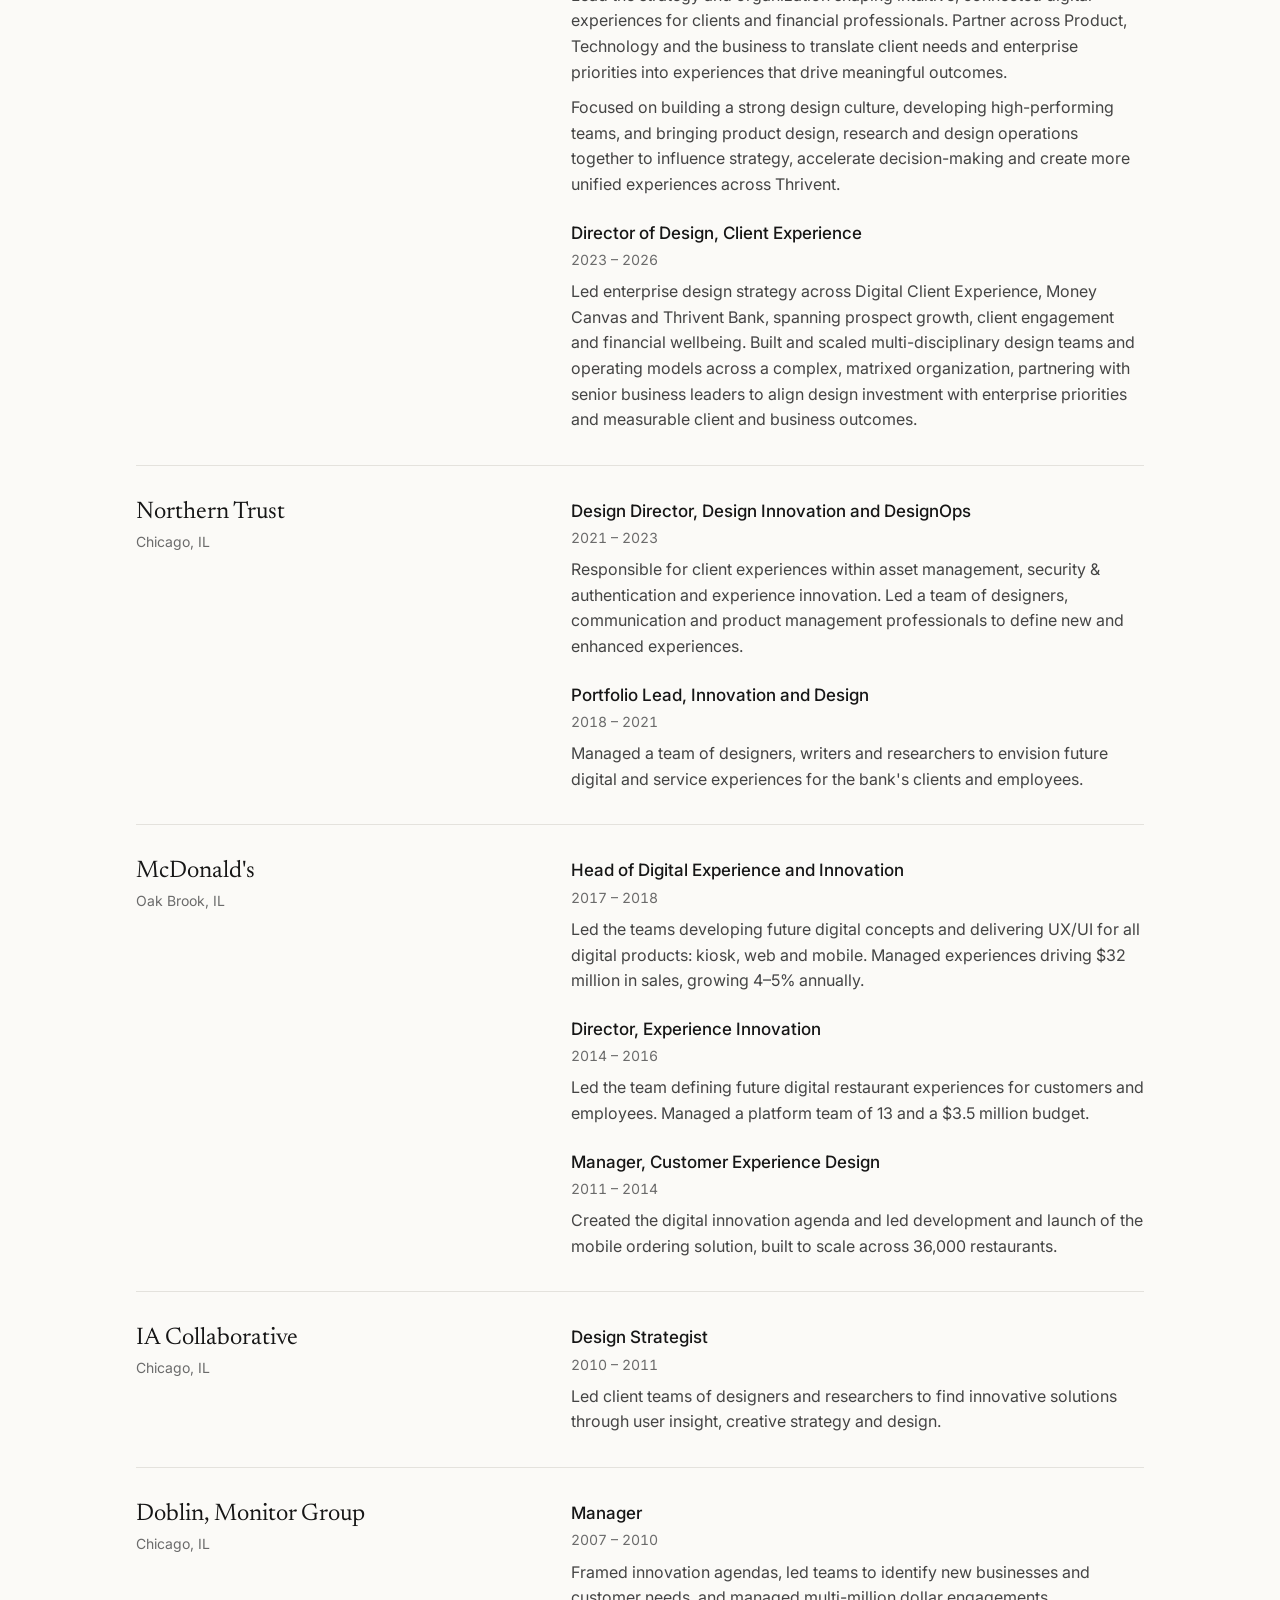
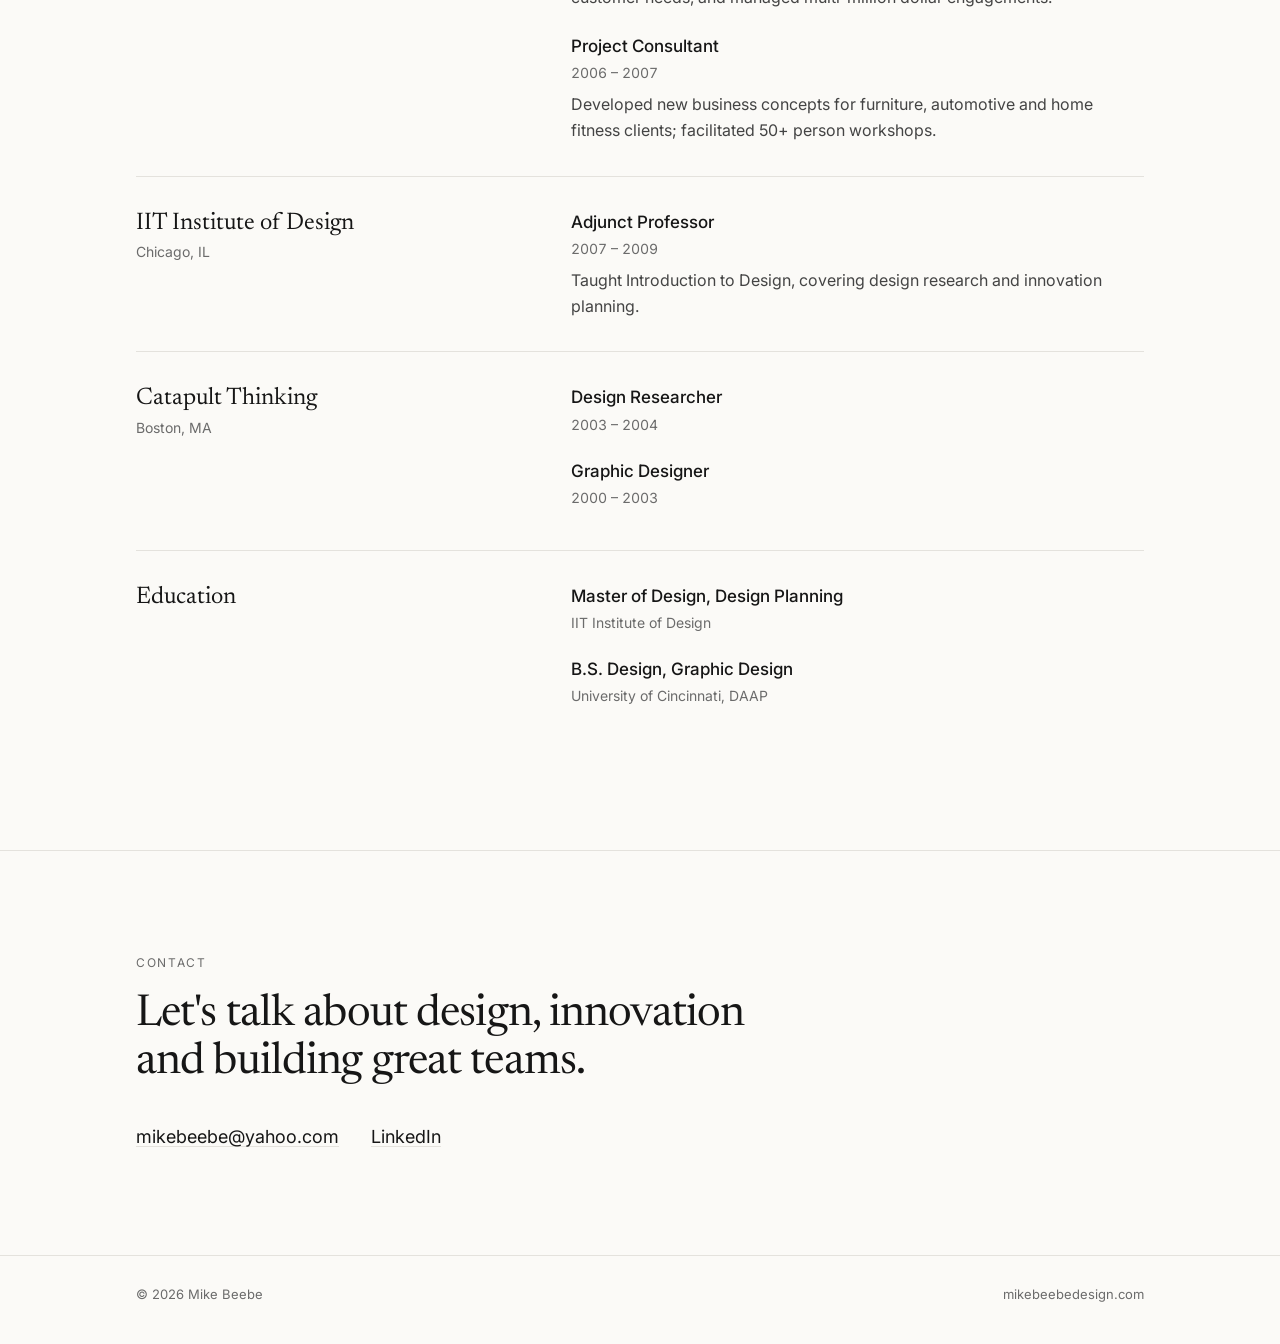
==== commit c0956e89: "Update education dates in index.html Removed graduation years from education entries." ====
--- a/index.html
+++ b/index.html
@@ -208,11 +208,11 @@
             <div>
               <div class="role">
                 <div class="role-title">Master of Design, Design Planning</div>
-                <div class="dates">IIT Institute of Design · 2006</div>
+                <div class="dates">IIT Institute of Design </div>
               </div>
               <div class="role">
                 <div class="role-title">B.S. Design, Graphic Design</div>
-                <div class="dates">University of Cincinnati, DAAP · 2000</div>
+                <div class="dates">University of Cincinnati, DAAP </div>
               </div>
             </div>
           </li>
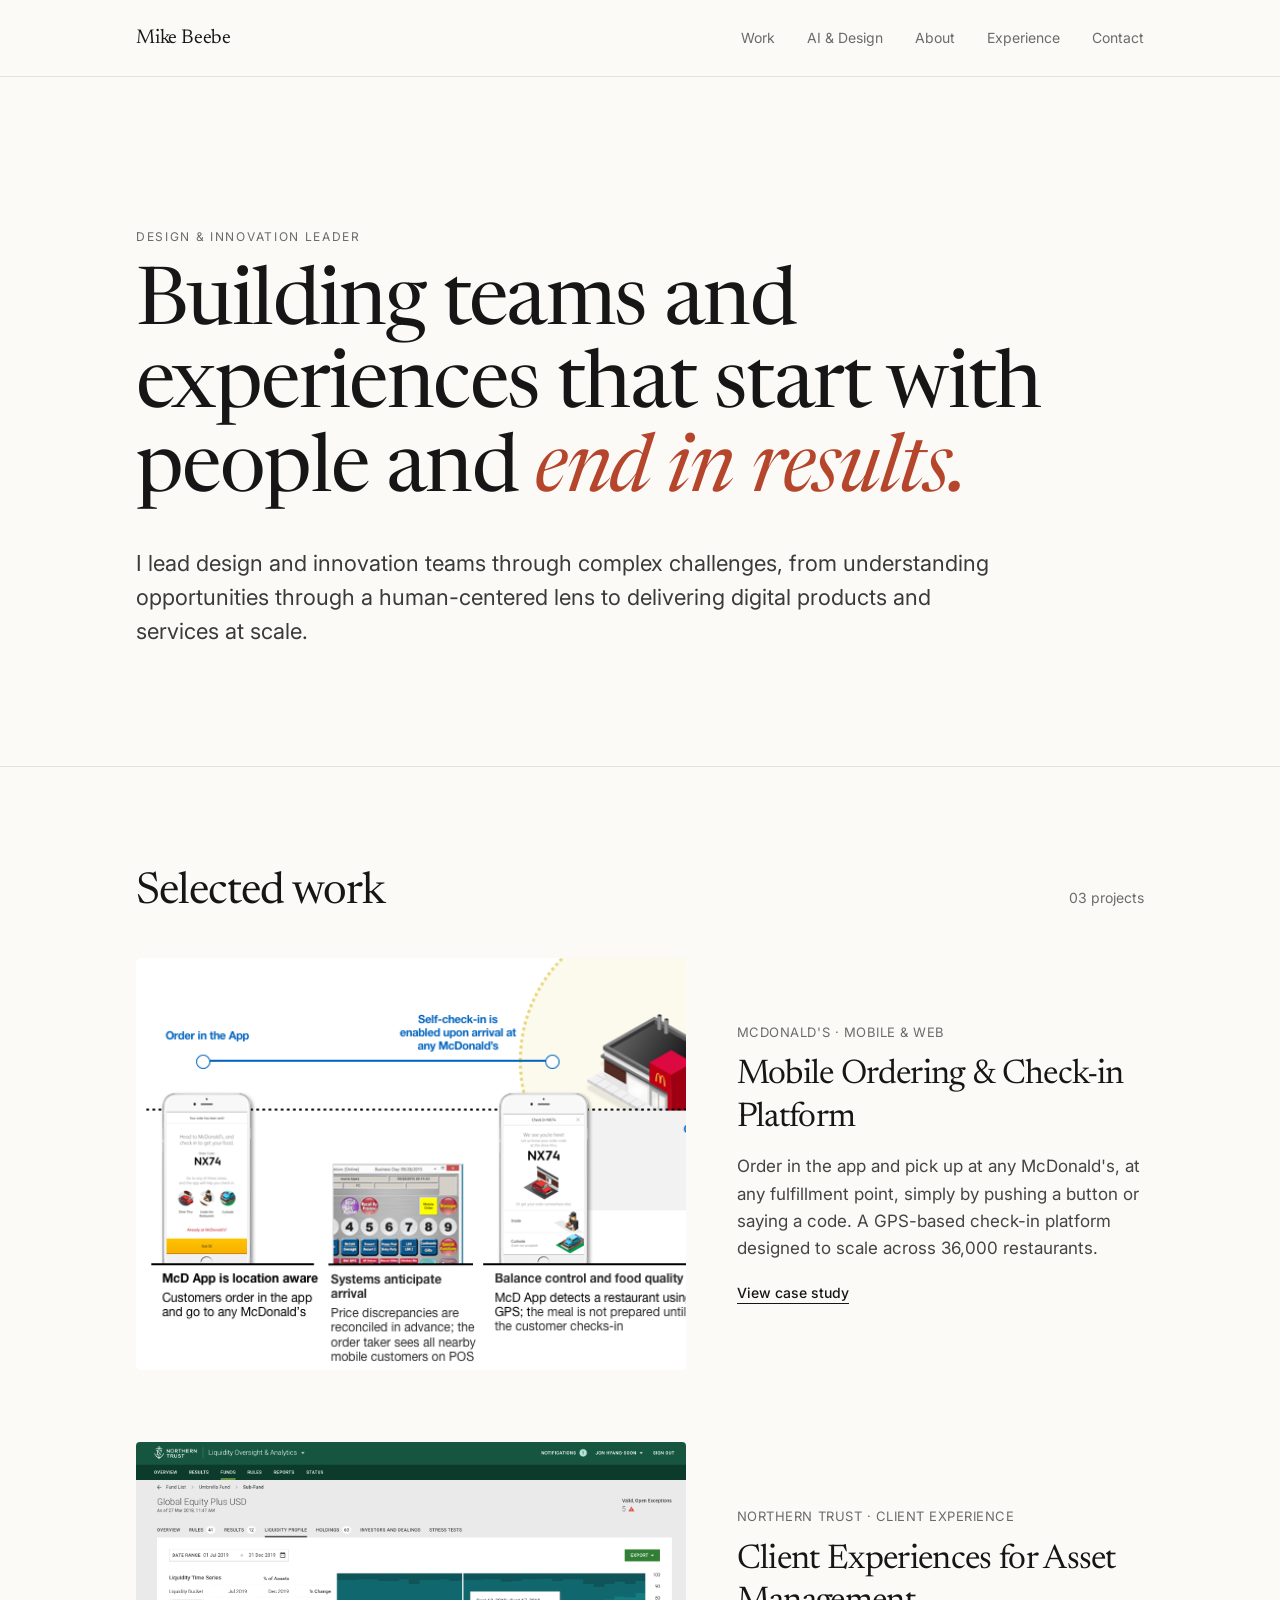
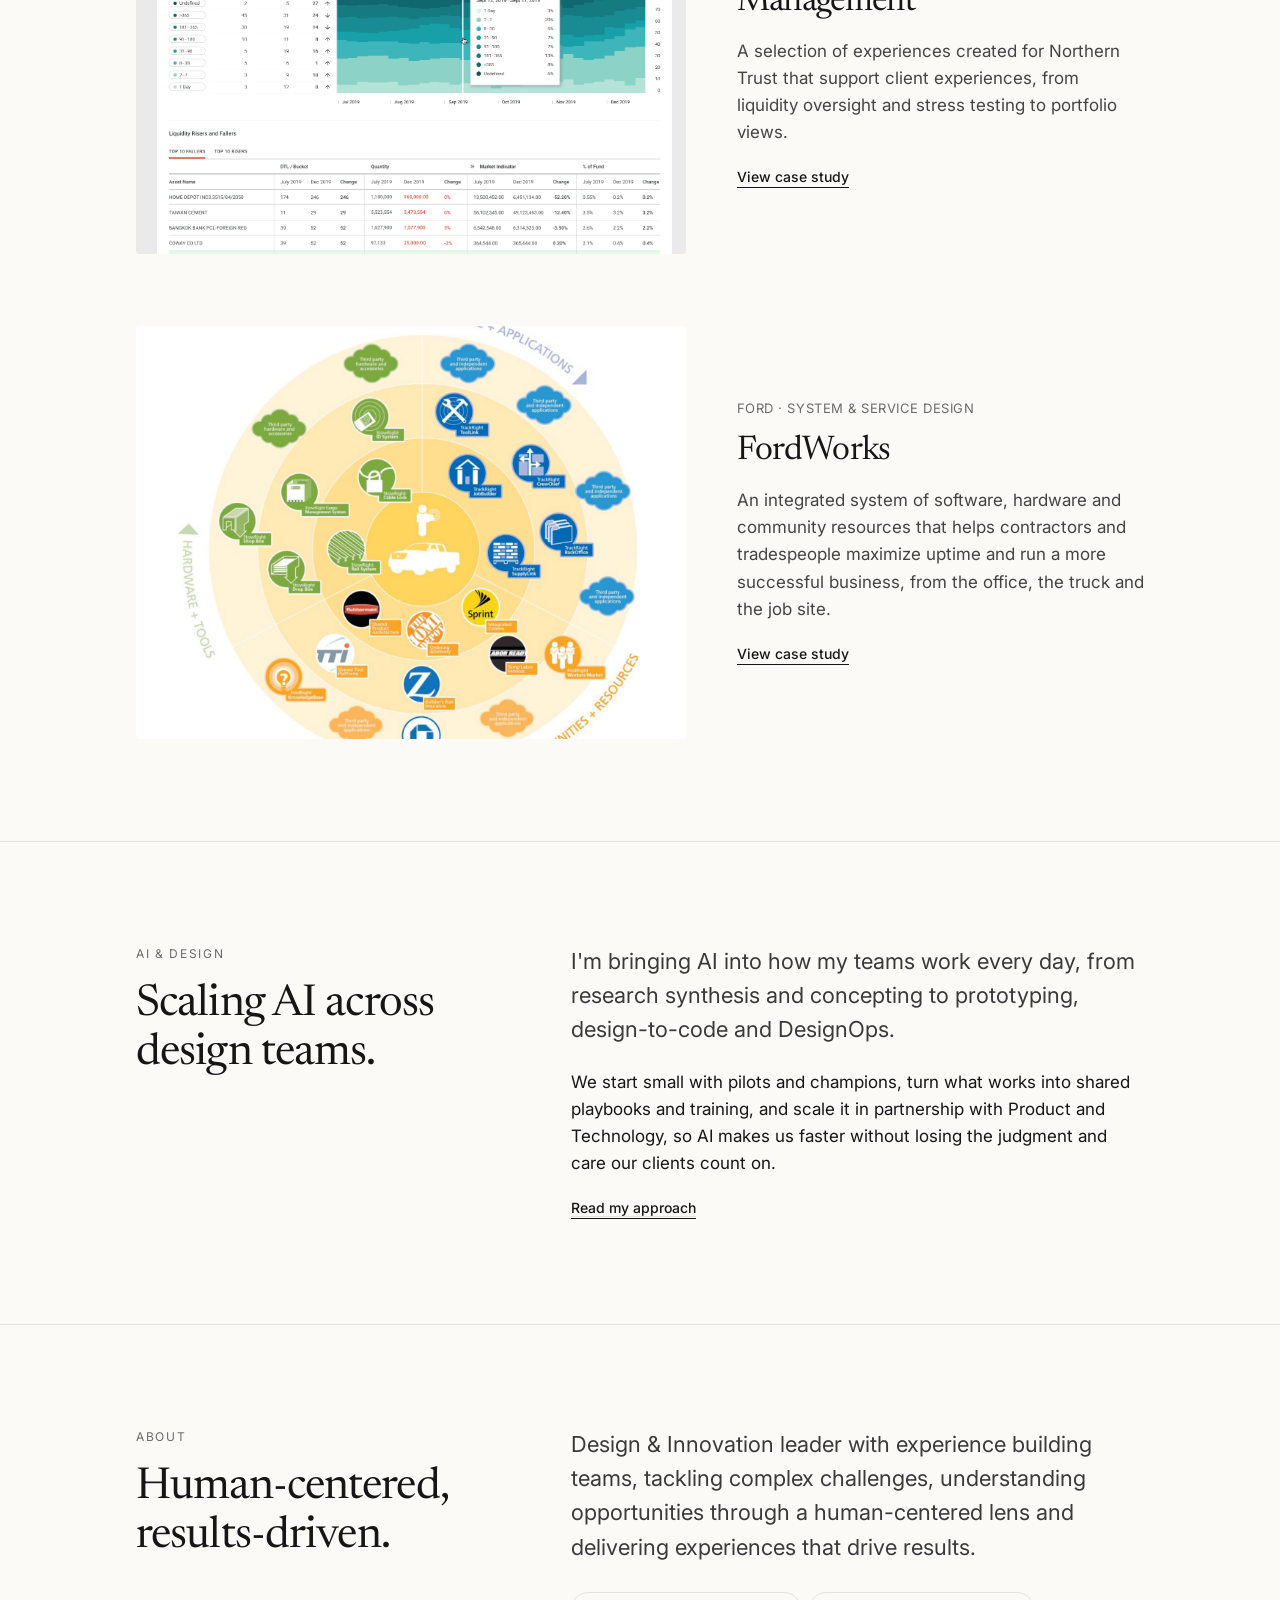
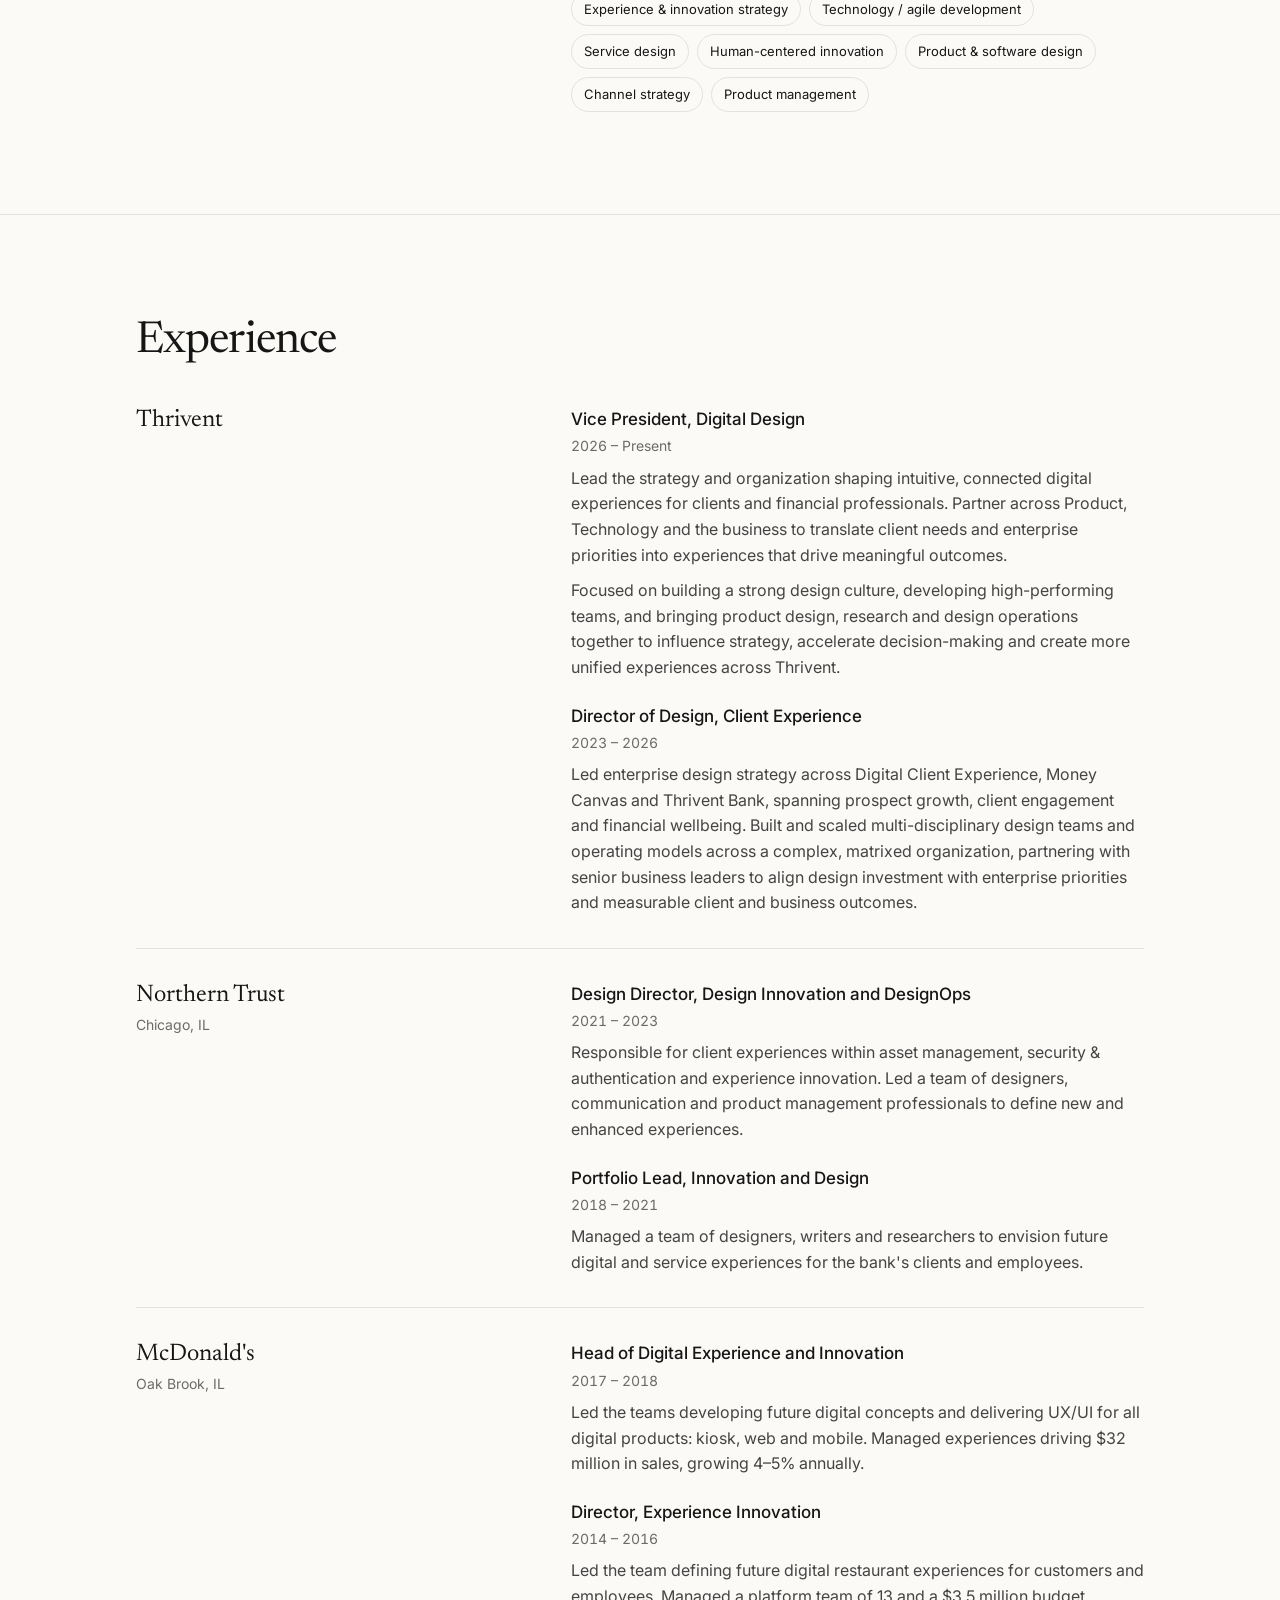
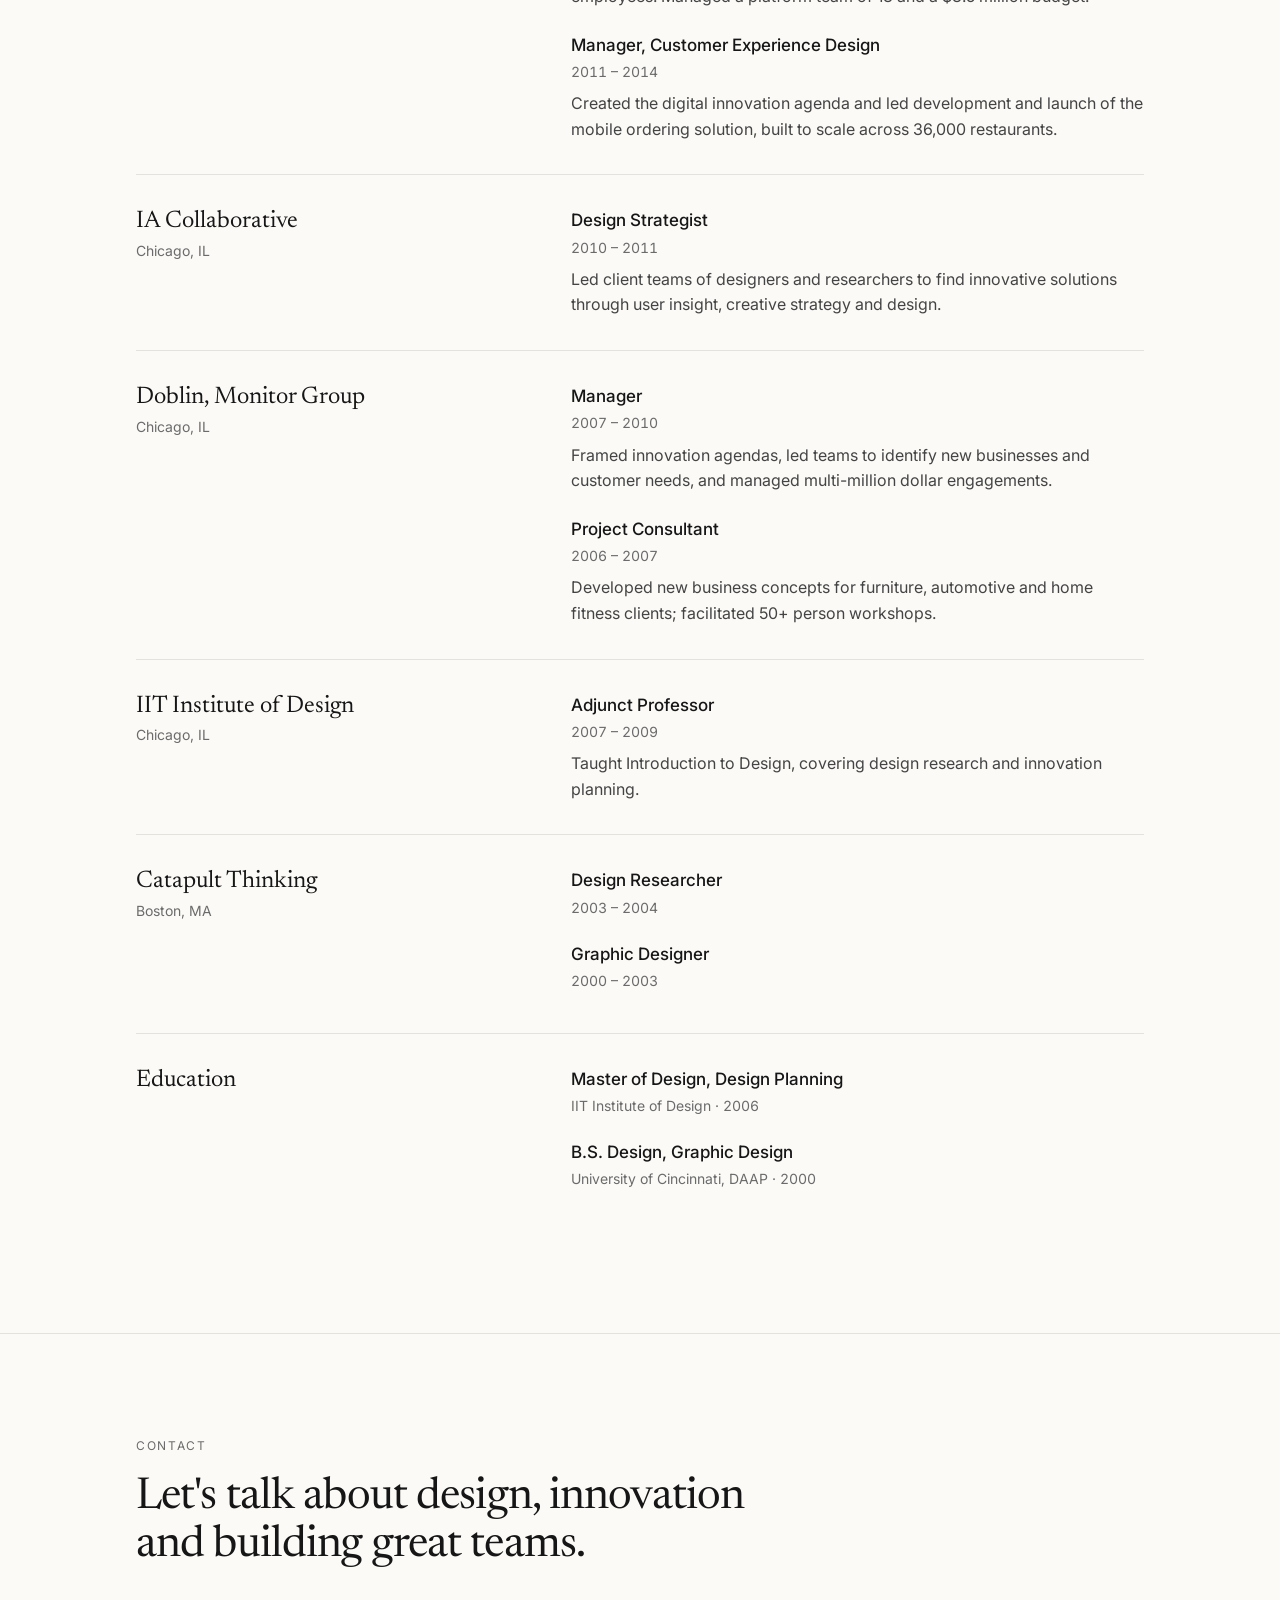
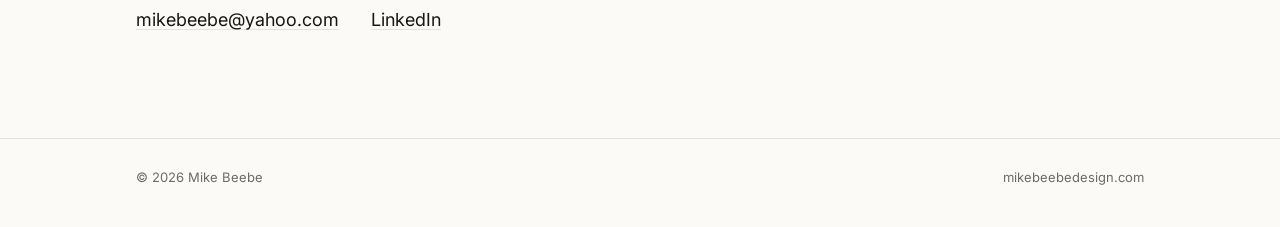
==== commit 8e021f51: "Add files via upload" ====
--- a/index.html
+++ b/index.html
@@ -17,6 +17,7 @@
       <a class="logo" href="index.html">Mike Beebe</a>
       <nav class="nav">
         <a href="#work">Work</a>
+        <a href="ai-and-design.html">AI &amp; Design</a>
         <a href="#about">About</a>
         <a class="hide-sm" href="#experience">Experience</a>
         <a href="#contact">Contact</a>
@@ -72,6 +73,21 @@
               <span class="more">View case study</span>
             </div>
           </a>
+        </div>
+      </div>
+    </section>
+
+    <!-- ===== AI & Design ===== -->
+    <section class="section" id="ai">
+      <div class="wrap callout">
+        <div>
+          <p class="eyebrow">AI &amp; Design</p>
+          <h2>Scaling AI across design teams.</h2>
+        </div>
+        <div>
+          <p class="lede">I'm bringing AI into how my teams work every day, from research synthesis and concepting to prototyping, design-to-code and DesignOps.</p>
+          <p>We start small with pilots and champions, turn what works into shared playbooks and training, and scale it in partnership with Product and Technology, so AI makes us faster without losing the judgment and care our clients count on.</p>
+          <a class="more" href="ai-and-design.html">Read my approach</a>
         </div>
       </div>
     </section>
@@ -208,11 +224,11 @@
             <div>
               <div class="role">
                 <div class="role-title">Master of Design, Design Planning</div>
-                <div class="dates">IIT Institute of Design </div>
+                <div class="dates">IIT Institute of Design · 2006</div>
               </div>
               <div class="role">
                 <div class="role-title">B.S. Design, Graphic Design</div>
-                <div class="dates">University of Cincinnati, DAAP </div>
+                <div class="dates">University of Cincinnati, DAAP · 2000</div>
               </div>
             </div>
           </li>
--- a/styles.css
+++ b/styles.css
@@ -154,3 +154,15 @@
   .project, .about, .timeline > li, .text-block { grid-template-columns: 1fr; }
   .facts { grid-template-columns: 1fr; gap: 16px; }
 }
+
+/* ---------- AI & Design ---------- */
+.cards { display: grid; grid-template-columns: repeat(2, 1fr); gap: 0 clamp(24px, 4vw, 56px); }
+.card { padding: 28px 0; border-top: 1px solid var(--line); }
+.card .num { font-size: 13px; color: var(--accent); letter-spacing: 0.08em; margin-bottom: 10px; }
+.card h3 { margin-bottom: 10px; }
+.card p { color: #444; font-size: 16px; margin: 0; }
+.cards.three { grid-template-columns: repeat(3, 1fr); }
+.callout { display: grid; grid-template-columns: 1fr 1.6fr; gap: clamp(32px, 6vw, 88px); align-items: start; }
+@media (max-width: 760px) {
+  .cards, .cards.three, .callout { grid-template-columns: 1fr; }
+}
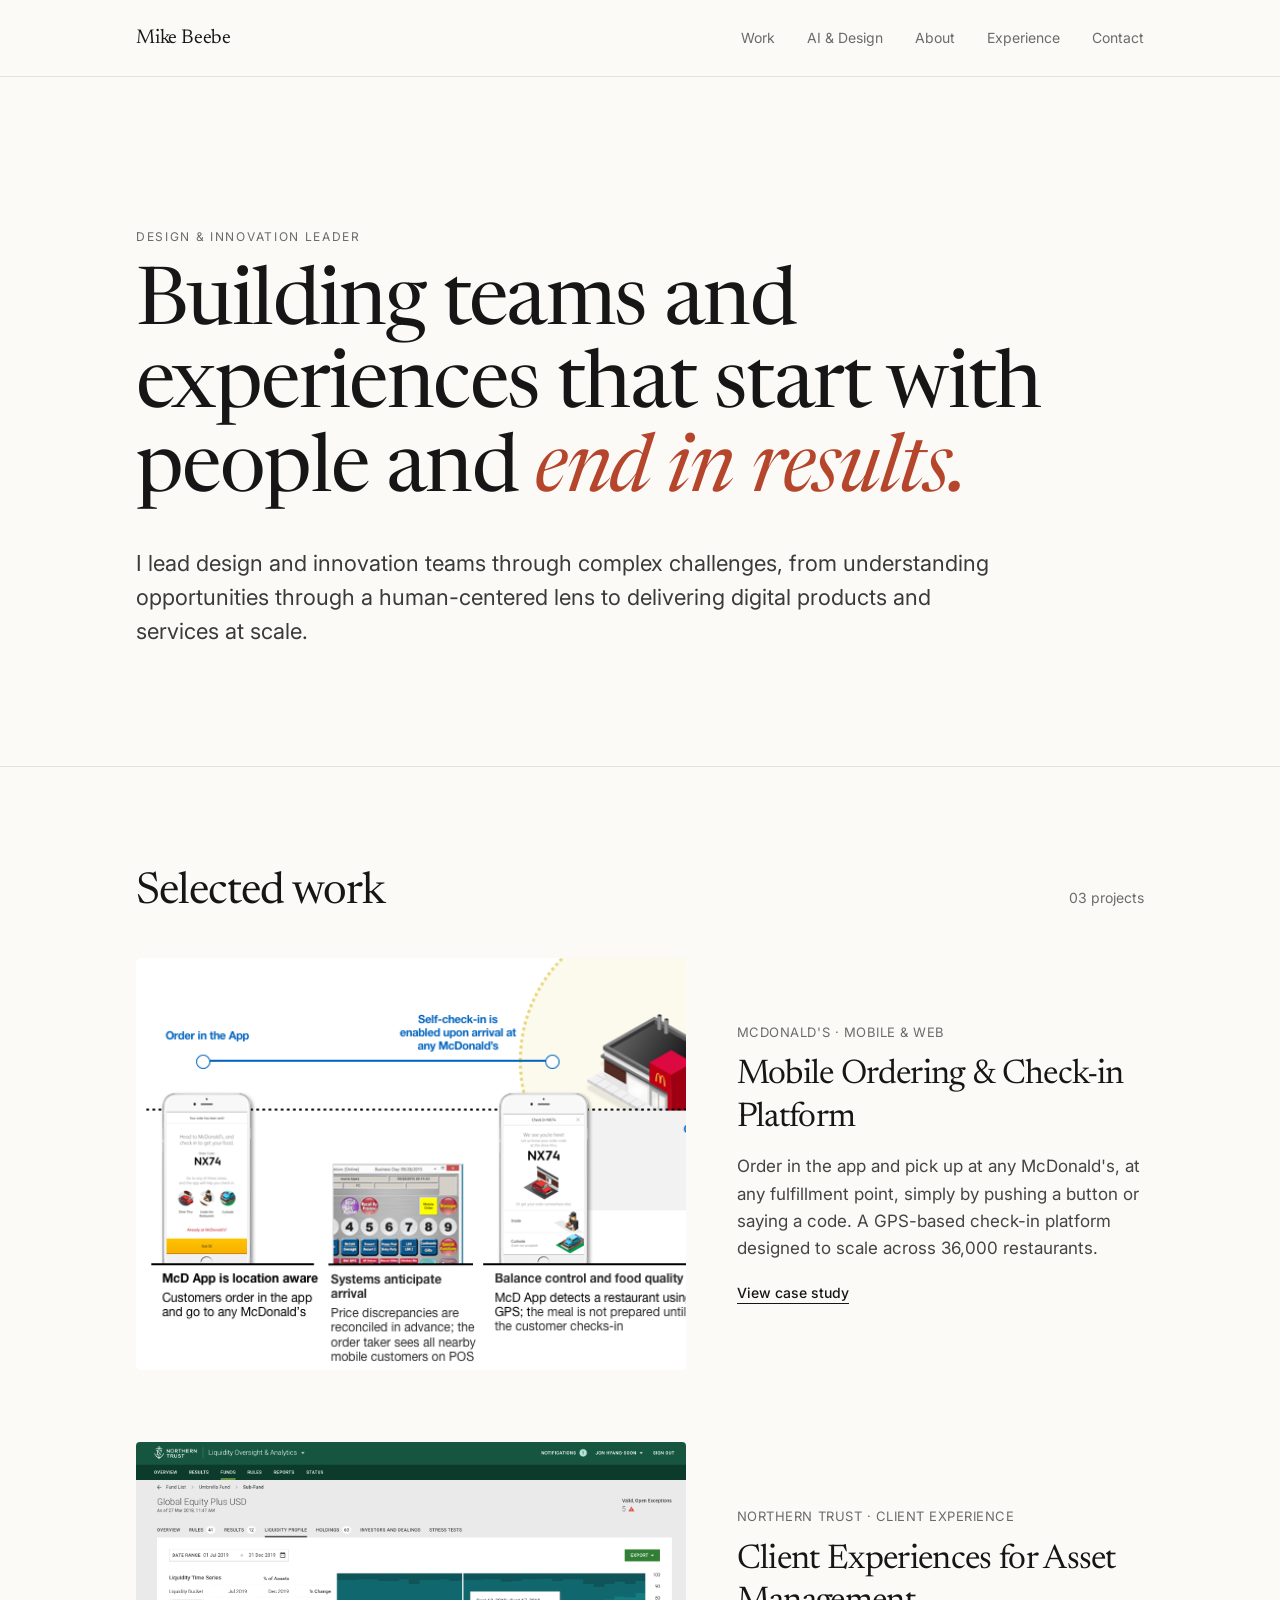
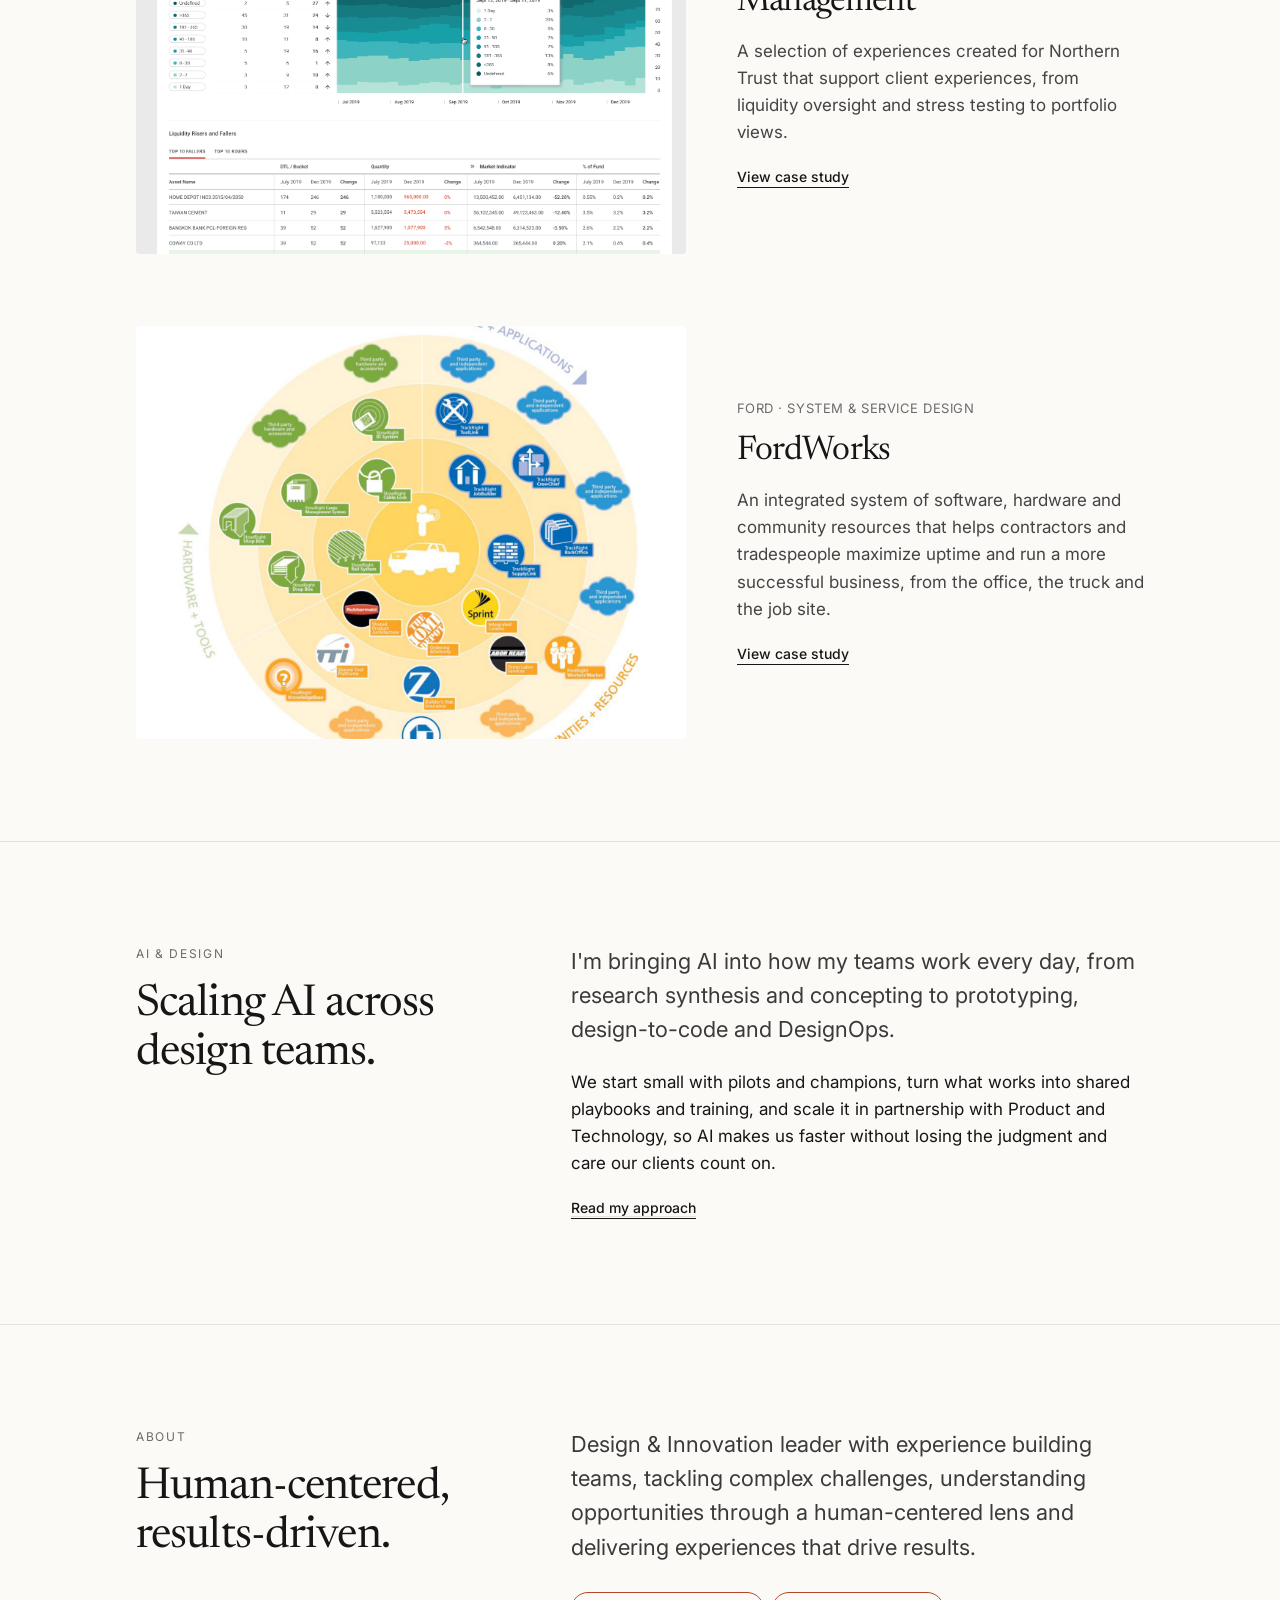
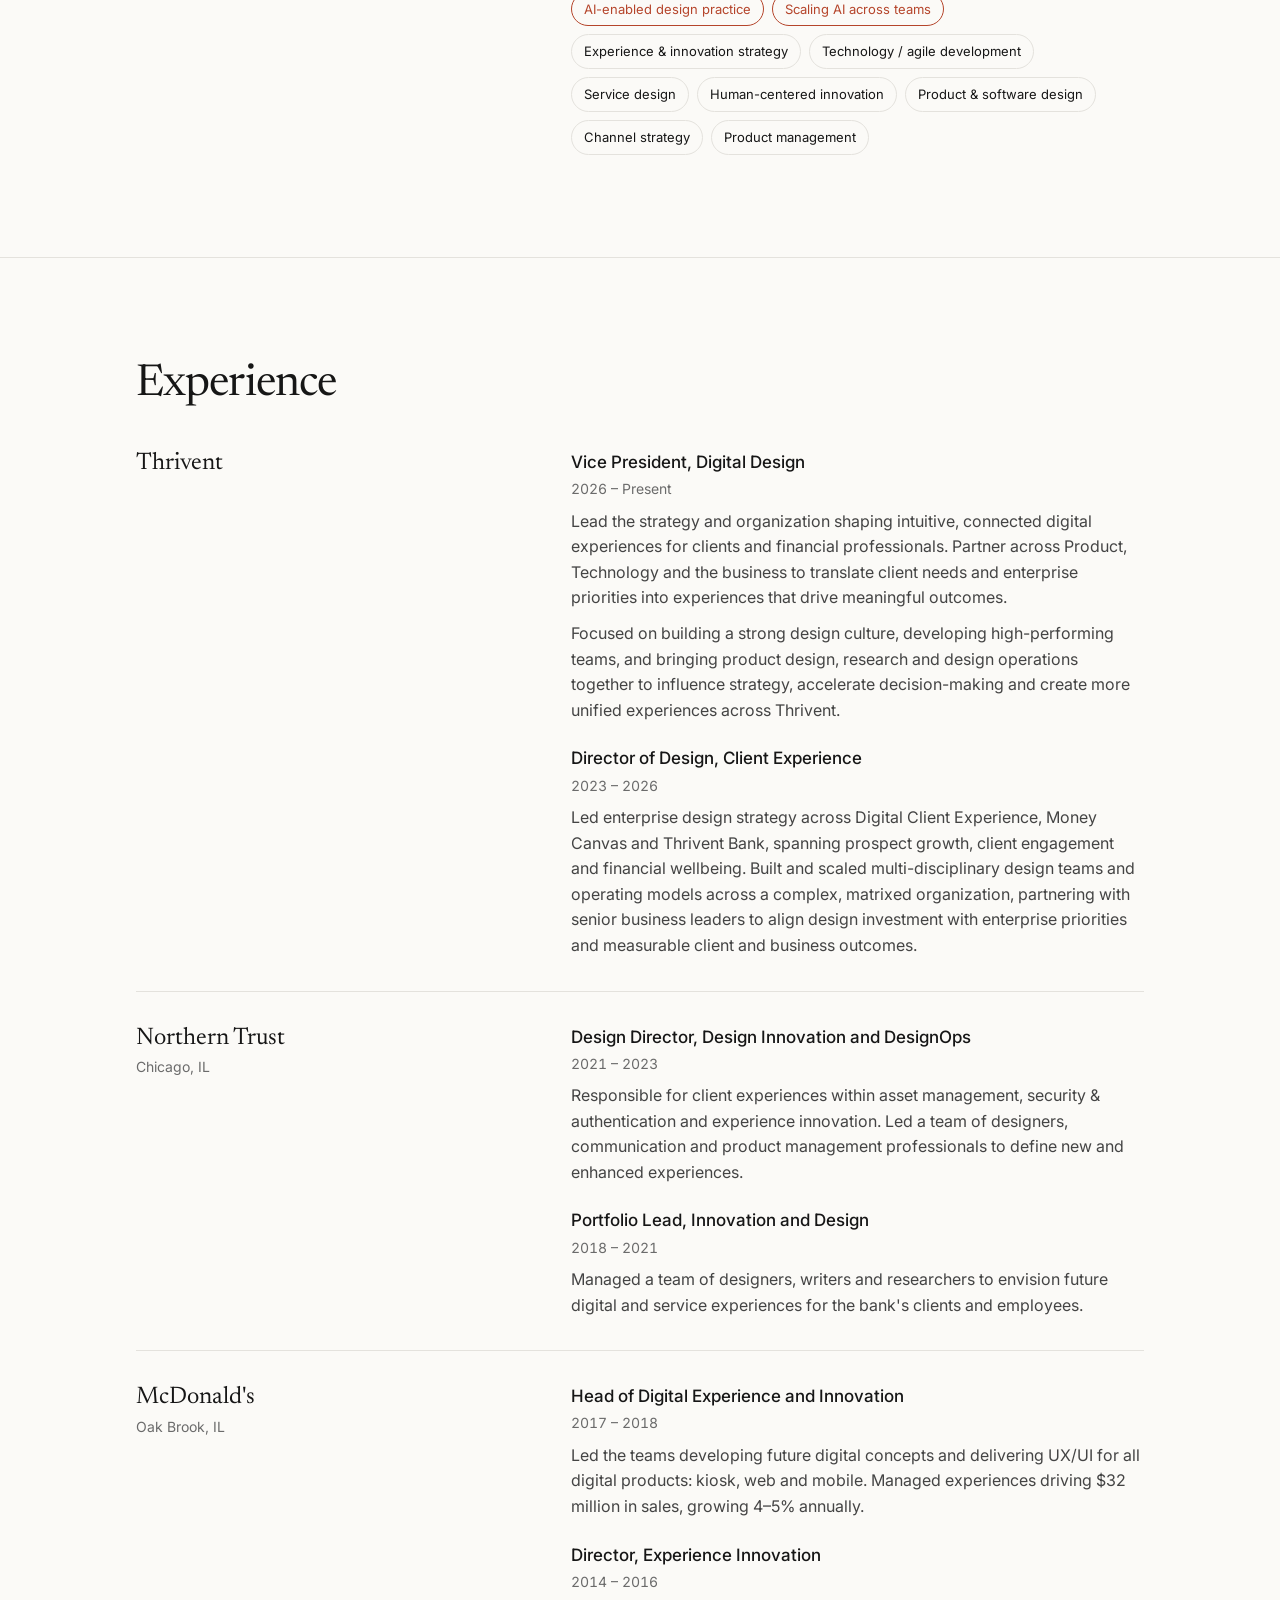
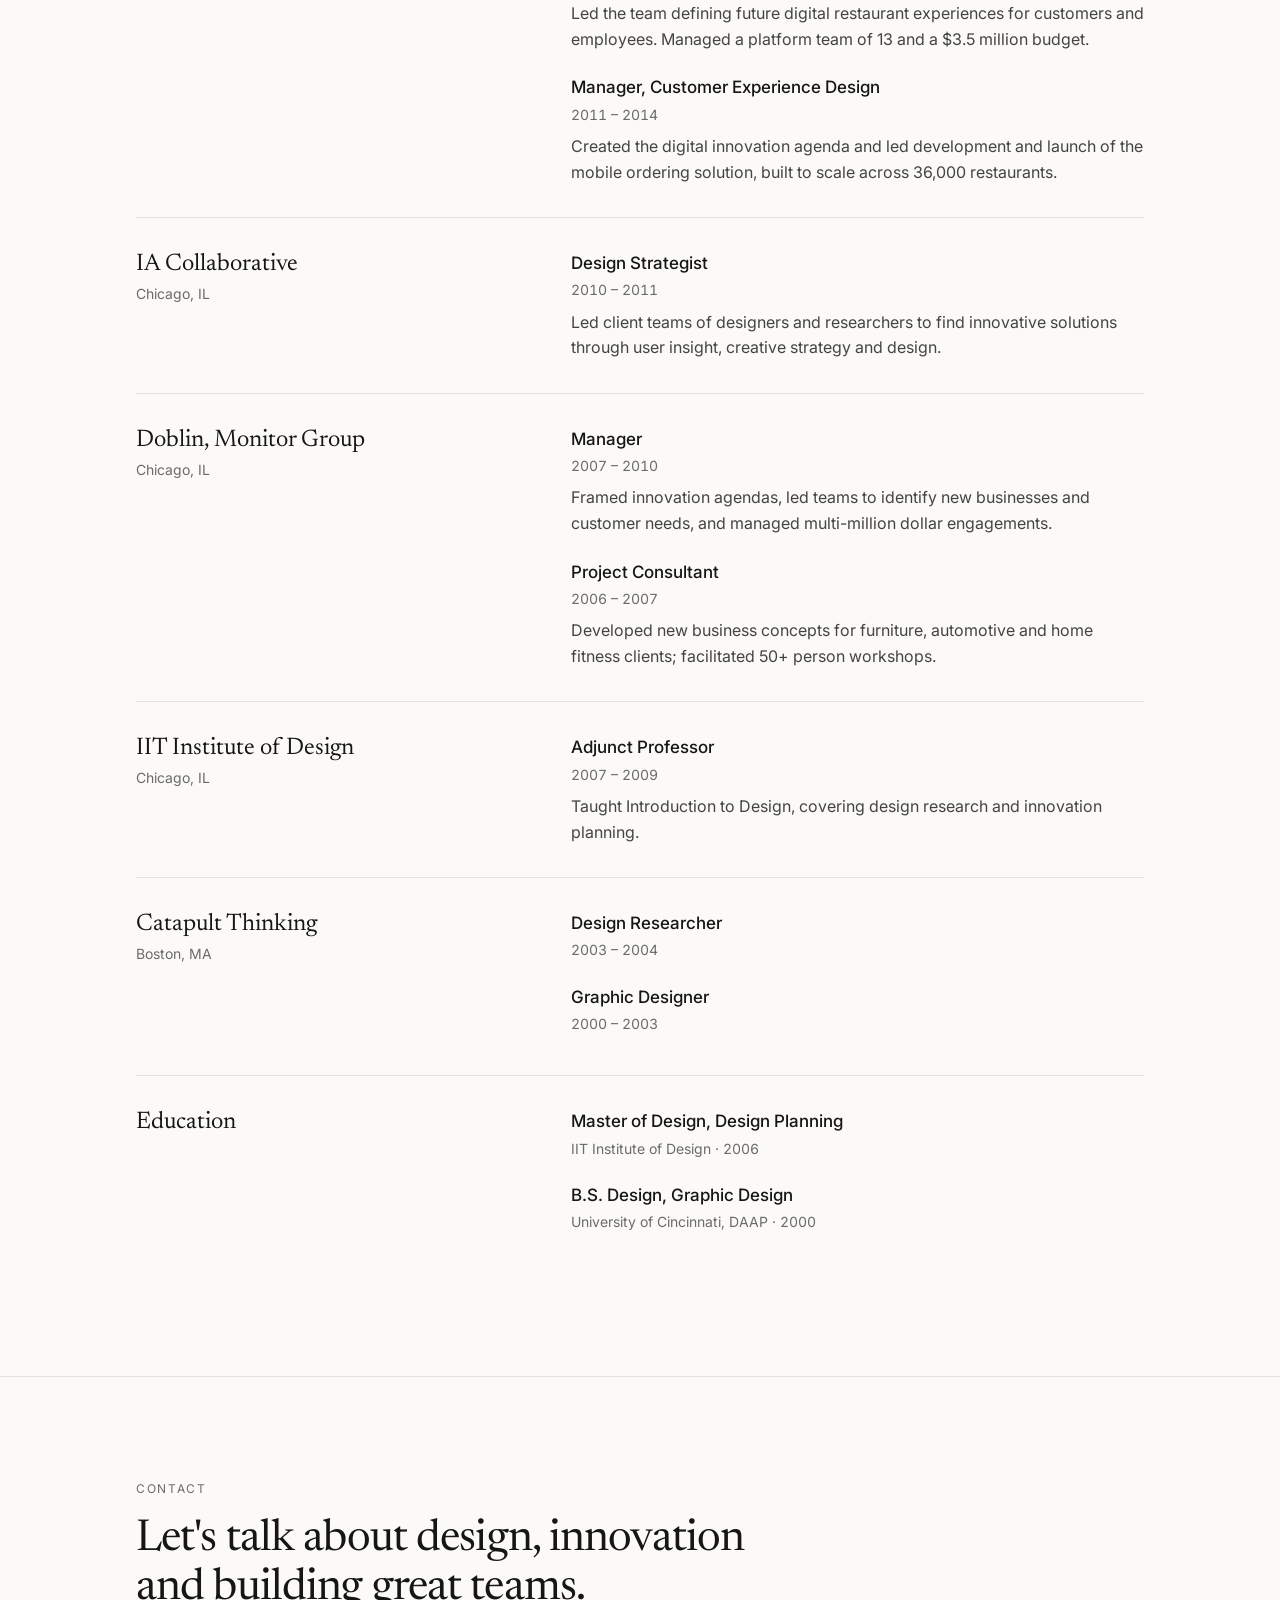
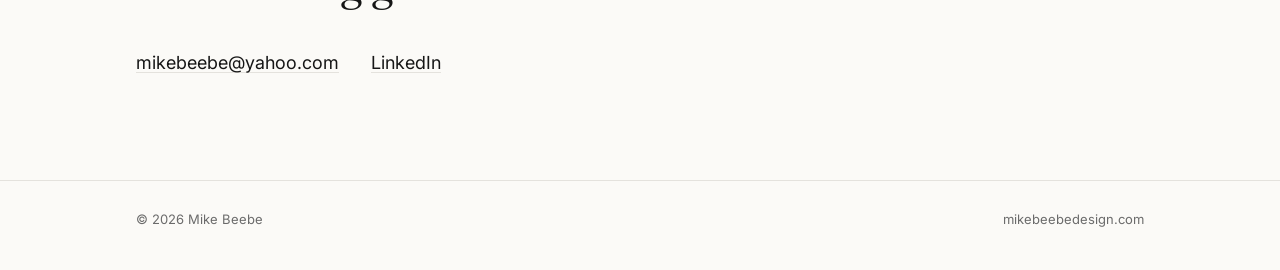
==== commit c9e5f332: "Add files via upload" ====
--- a/index.html
+++ b/index.html
@@ -102,6 +102,8 @@
         <div>
           <p class="lede">Design &amp; Innovation leader with experience building teams, tackling complex challenges, understanding opportunities through a human-centered lens and delivering experiences that drive results.</p>
           <ul class="tags">
+            <li class="ai">AI-enabled design practice</li>
+            <li class="ai">Scaling AI across teams</li>
             <li>Experience &amp; innovation strategy</li>
             <li>Technology / agile development</li>
             <li>Service design</li>
--- a/styles.css
+++ b/styles.css
@@ -166,3 +166,4 @@
 @media (max-width: 760px) {
   .cards, .cards.three, .callout { grid-template-columns: 1fr; }
 }
+.tags li.ai { border-color: var(--accent); color: var(--accent); }
